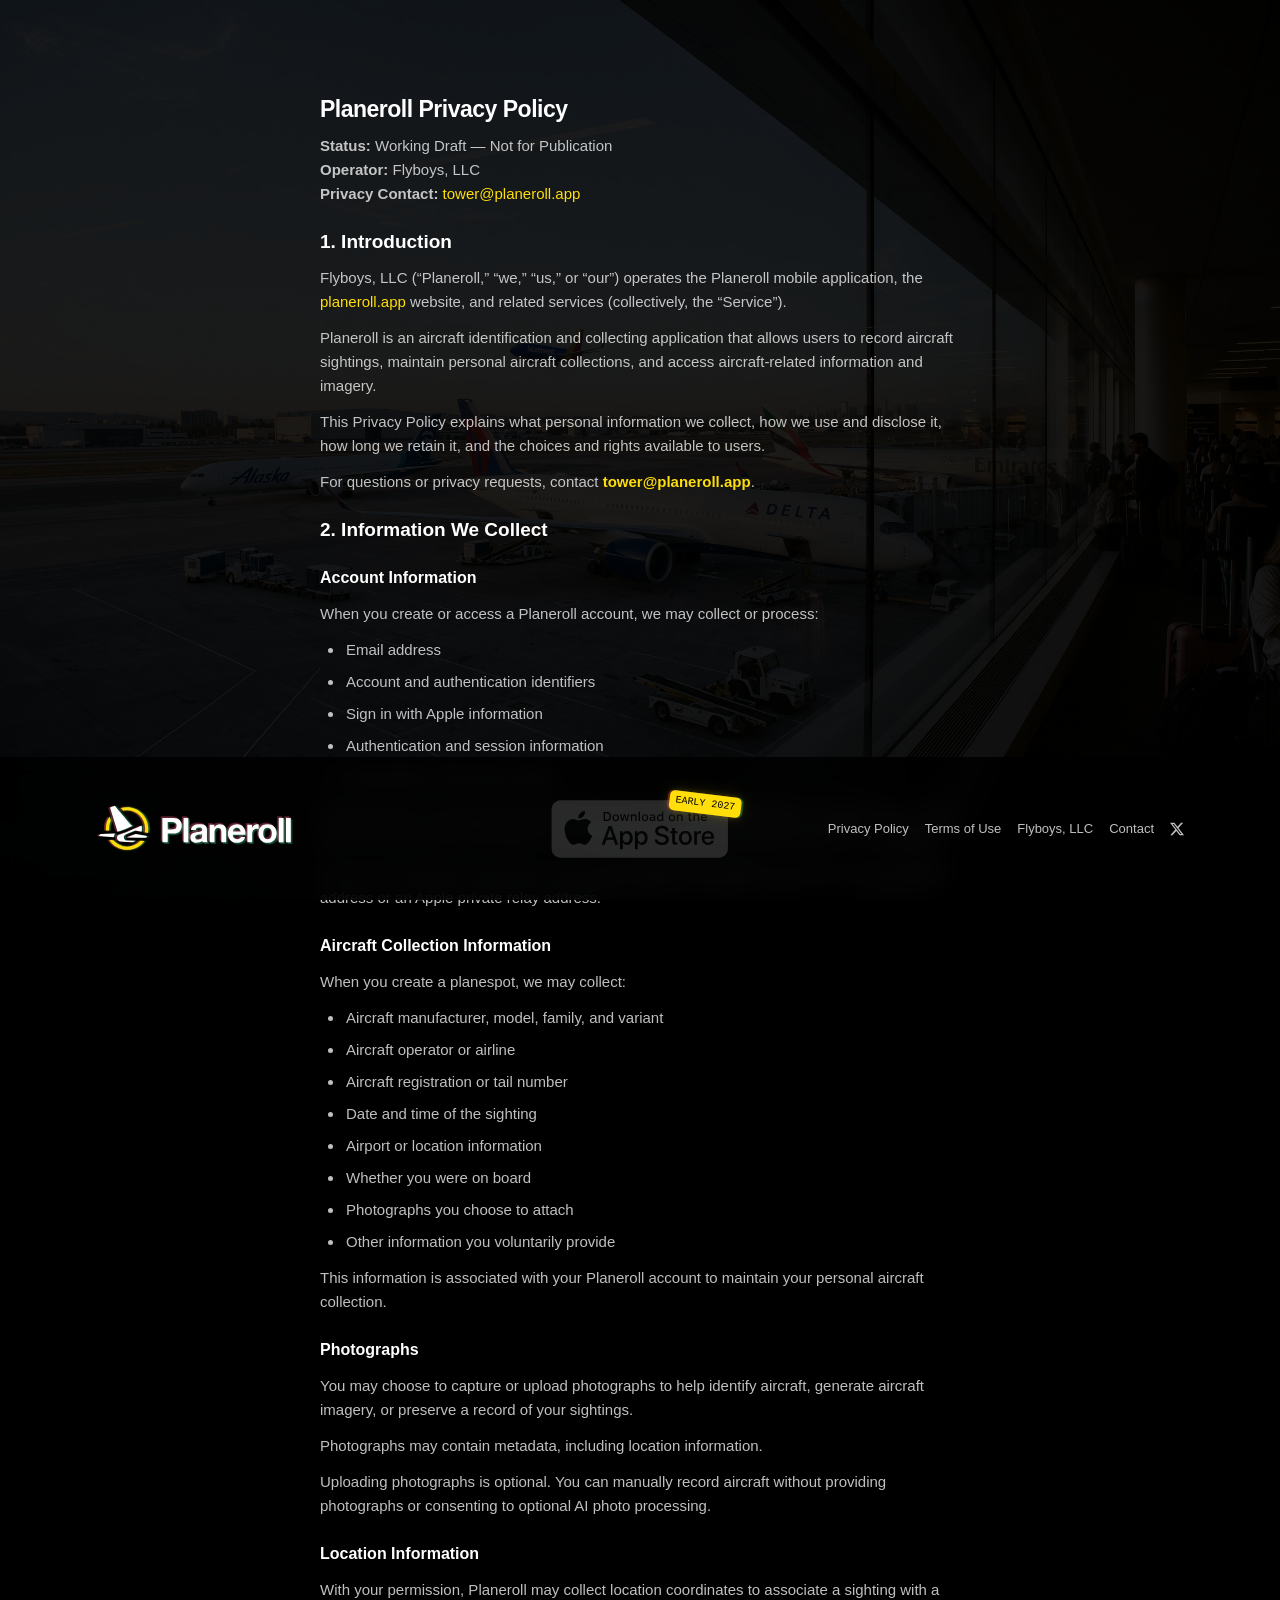
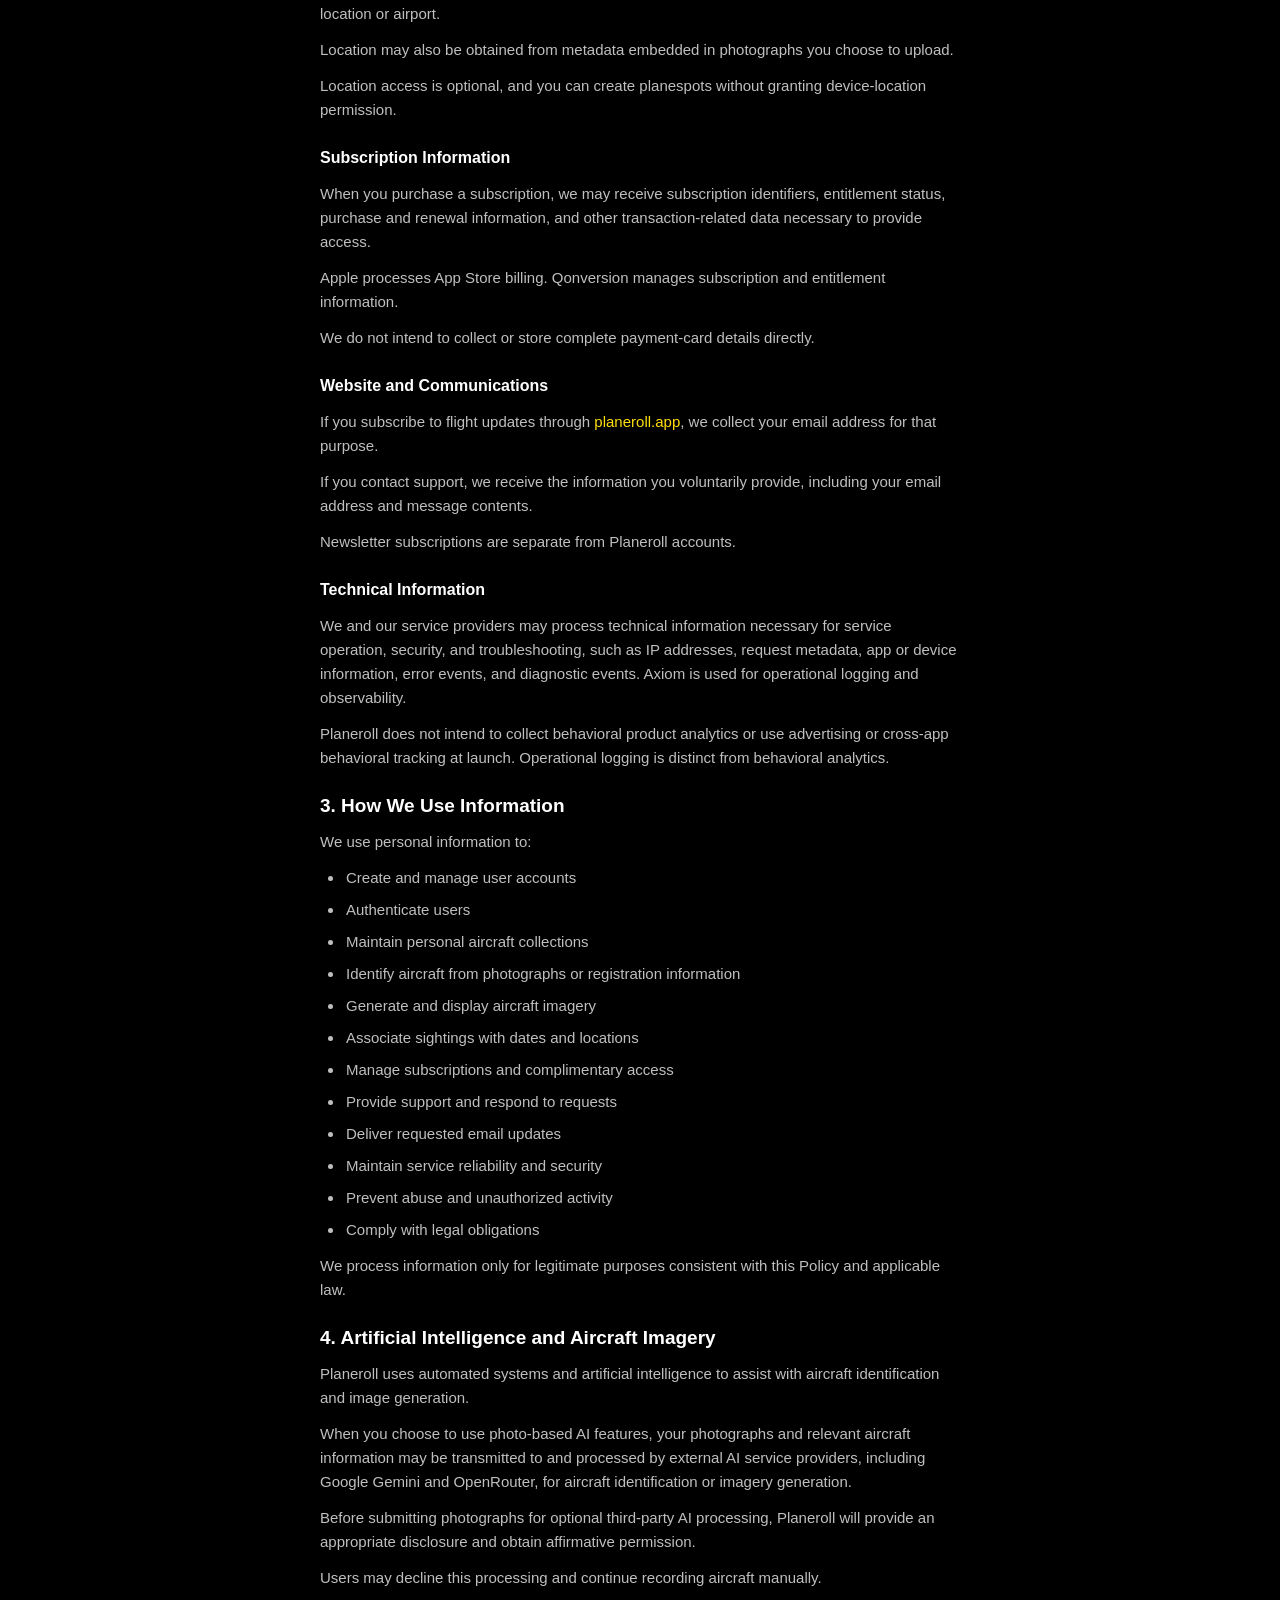
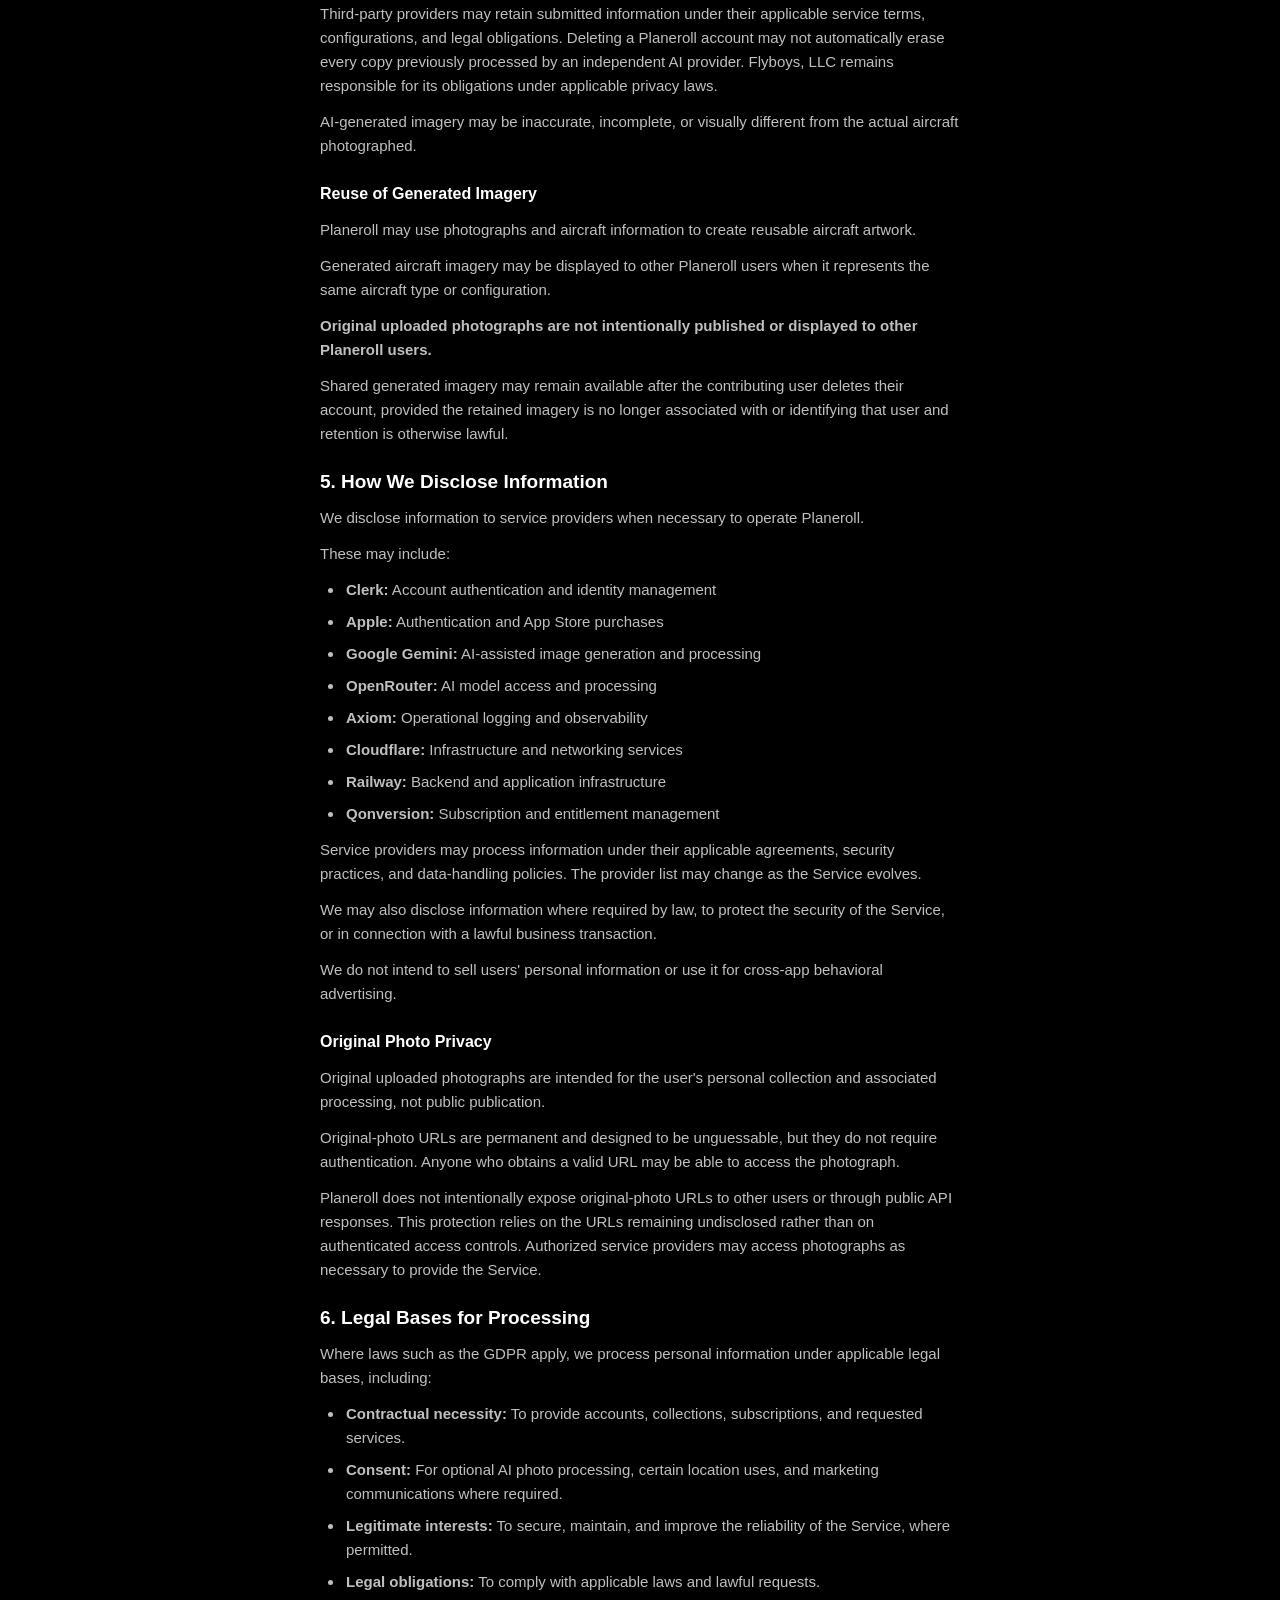
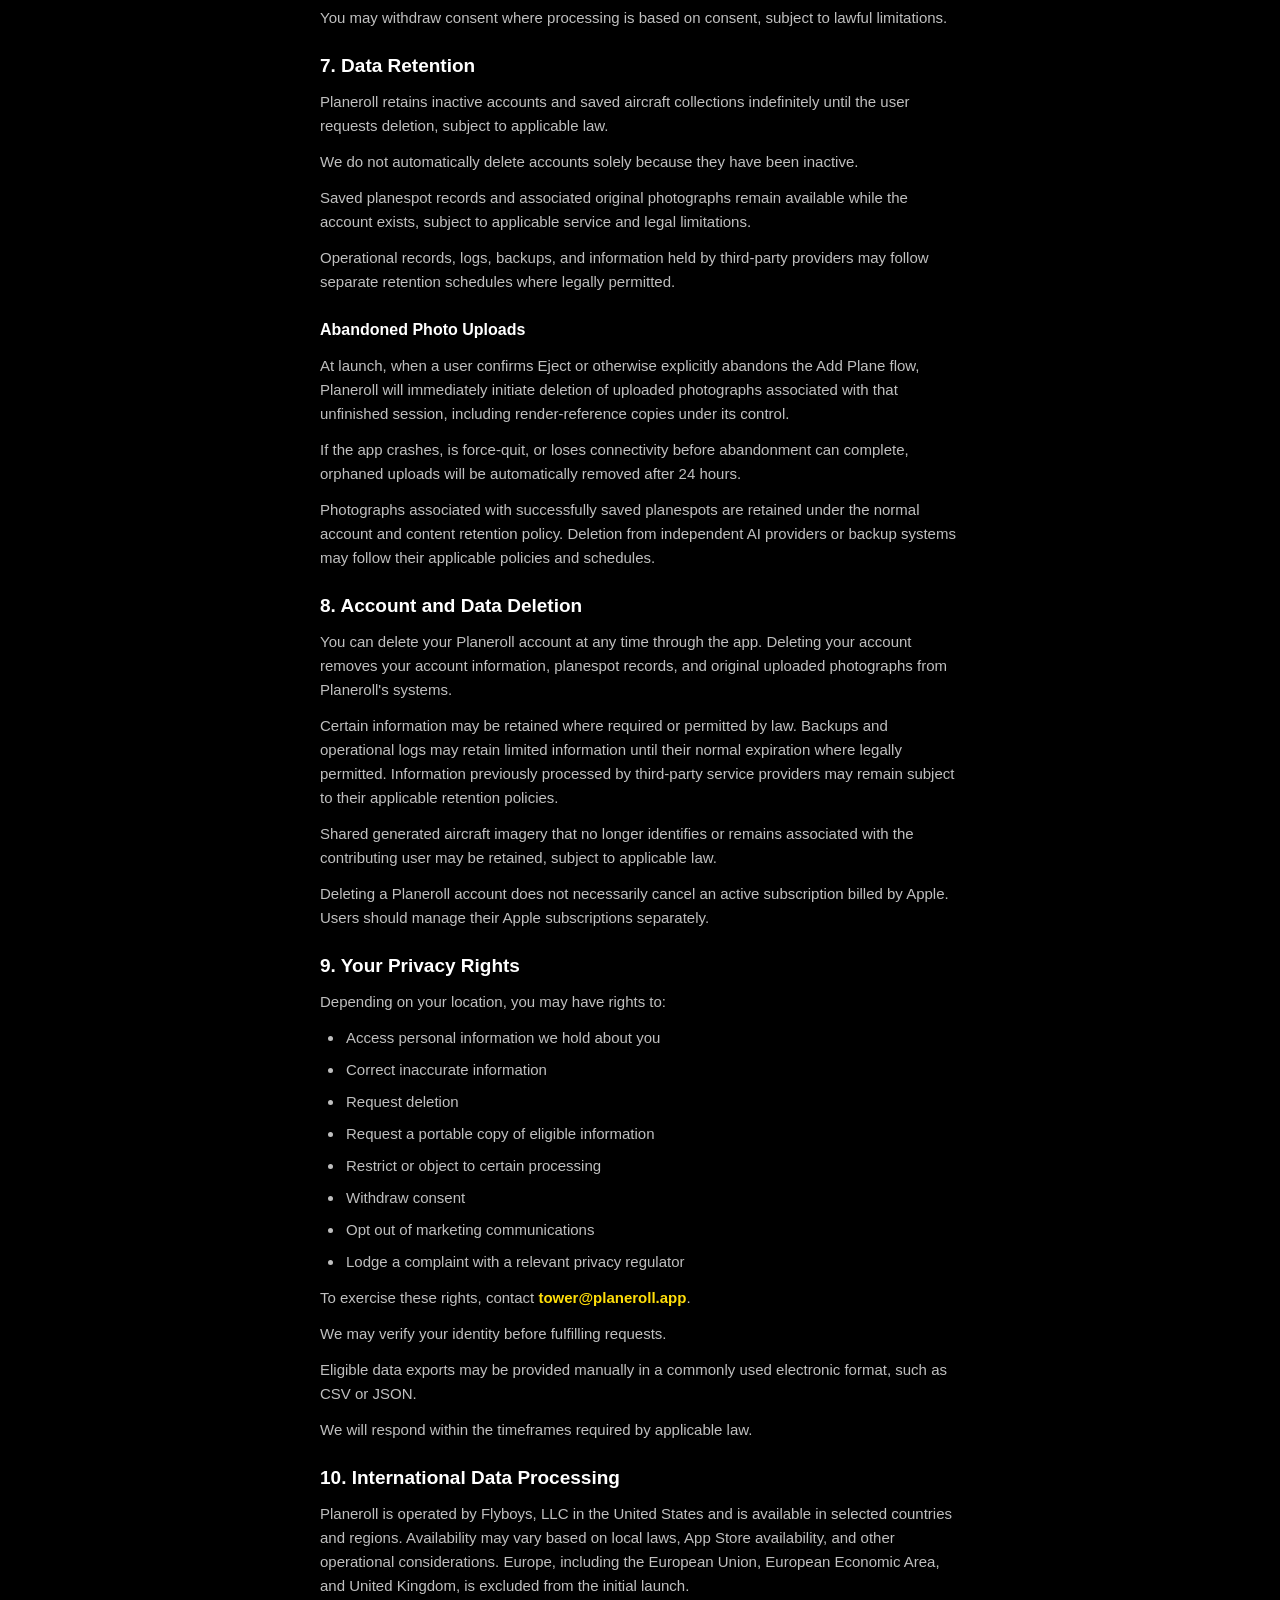
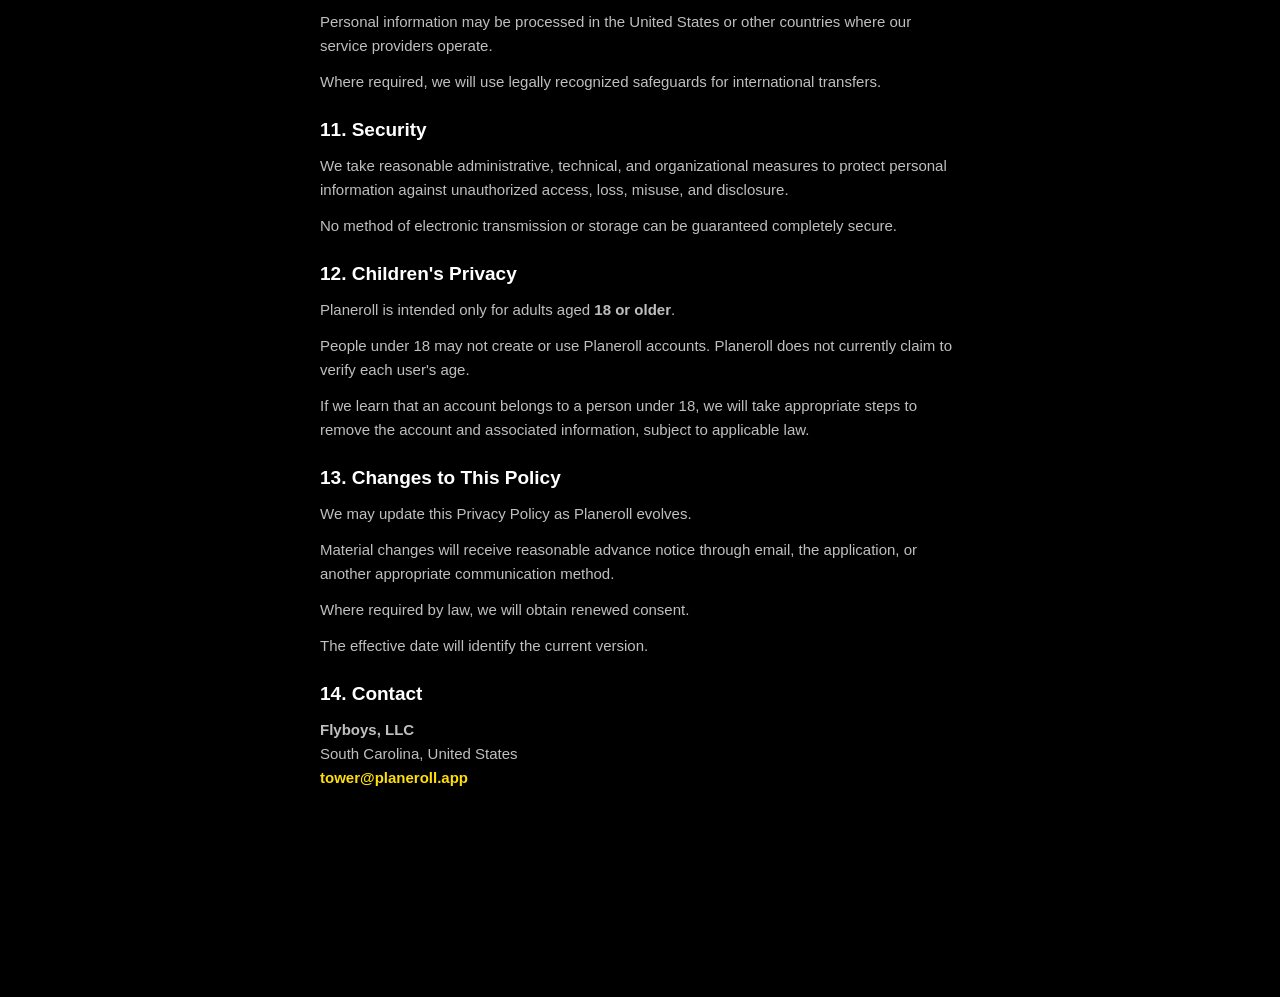
==== privacy-policy/index.html @ b189853b "Refine mobile layout and add collection reveal journey" ====
<!doctype html>
<html lang="en">
  <head>
    <meta charset="utf-8">
    <meta name="viewport" content="width=device-width, initial-scale=1, viewport-fit=cover">
    <meta name="description" content="Planeroll Privacy Policy.">
    <title>Privacy Policy · Planeroll</title>
    <link rel="icon" href="/assets/favicon.svg" type="image/svg+xml">
    <link rel="stylesheet" href="/assets/site-footer.css?v=21">
    <link rel="stylesheet" href="/legal/legal.css?v=4">
    <script src="/assets/platform.js?v=1"></script>
    <script type="module" src="/assets/site-footer.js?v=3"></script>
    <script type="module" src="/legal/legal.js?v=1"></script>
  </head>
  <body>
    <!-- Copied from planeroll/constants/legalDocuments.ts; regenerate with scripts/sync-legal.mjs. -->
    <main class="legal-page">
      <article class="legal-document" aria-labelledby="legal-title">
        <h1 id="legal-title">Planeroll Privacy Policy</h1>
        <p><strong>Status:</strong> Working Draft — Not for Publication<br><strong>Operator:</strong> Flyboys, LLC<br><strong>Privacy Contact:</strong> <a href="mailto:tower@planeroll.app">tower@planeroll.app</a></p>
        <h2>1. Introduction</h2>
        <p>Flyboys, LLC (“Planeroll,” “we,” “us,” or “our”) operates the Planeroll mobile application, the <a href="https://planeroll.app">planeroll.app</a> website, and related services (collectively, the “Service”).</p>
        <p>Planeroll is an aircraft identification and collecting application that allows users to record aircraft sightings, maintain personal aircraft collections, and access aircraft-related information and imagery.</p>
        <p>This Privacy Policy explains what personal information we collect, how we use and disclose it, how long we retain it, and the choices and rights available to users.</p>
        <p>For questions or privacy requests, contact <a href="mailto:tower@planeroll.app"><strong>tower@planeroll.app</strong></a>.</p>
        <h2>2. Information We Collect</h2>
        <h3>Account Information</h3>
        <p>When you create or access a Planeroll account, we may collect or process:</p>
        <ul>
          <li>Email address</li>
          <li>Account and authentication identifiers</li>
          <li>Sign in with Apple information</li>
          <li>Authentication and session information</li>
          <li>Subscription and access status</li>
        </ul>
        <p>Authentication is provided through Clerk and supported identity providers, including Apple. Clerk stores account email information, and Planeroll associates user records with Clerk identifiers.</p>
        <p>You are not required to provide your real name. Sign in with Apple may provide either an email address or an Apple private relay address.</p>
        <h3>Aircraft Collection Information</h3>
        <p>When you create a planespot, we may collect:</p>
        <ul>
          <li>Aircraft manufacturer, model, family, and variant</li>
          <li>Aircraft operator or airline</li>
          <li>Aircraft registration or tail number</li>
          <li>Date and time of the sighting</li>
          <li>Airport or location information</li>
          <li>Whether you were on board</li>
          <li>Photographs you choose to attach</li>
          <li>Other information you voluntarily provide</li>
        </ul>
        <p>This information is associated with your Planeroll account to maintain your personal aircraft collection.</p>
        <h3>Photographs</h3>
        <p>You may choose to capture or upload photographs to help identify aircraft, generate aircraft imagery, or preserve a record of your sightings.</p>
        <p>Photographs may contain metadata, including location information.</p>
        <p>Uploading photographs is optional. You can manually record aircraft without providing photographs or consenting to optional AI photo processing.</p>
        <h3>Location Information</h3>
        <p>With your permission, Planeroll may collect location coordinates to associate a sighting with a location or airport.</p>
        <p>Location may also be obtained from metadata embedded in photographs you choose to upload.</p>
        <p>Location access is optional, and you can create planespots without granting device-location permission.</p>
        <h3>Subscription Information</h3>
        <p>When you purchase a subscription, we may receive subscription identifiers, entitlement status, purchase and renewal information, and other transaction-related data necessary to provide access.</p>
        <p>Apple processes App Store billing. Qonversion manages subscription and entitlement information.</p>
        <p>We do not intend to collect or store complete payment-card details directly.</p>
        <h3>Website and Communications</h3>
        <p>If you subscribe to flight updates through <a href="https://planeroll.app">planeroll.app</a>, we collect your email address for that purpose.</p>
        <p>If you contact support, we receive the information you voluntarily provide, including your email address and message contents.</p>
        <p>Newsletter subscriptions are separate from Planeroll accounts.</p>
        <h3>Technical Information</h3>
        <p>We and our service providers may process technical information necessary for service operation, security, and troubleshooting, such as IP addresses, request metadata, app or device information, error events, and diagnostic events. Axiom is used for operational logging and observability.</p>
        <p>Planeroll does not intend to collect behavioral product analytics or use advertising or cross-app behavioral tracking at launch. Operational logging is distinct from behavioral analytics.</p>
        <h2>3. How We Use Information</h2>
        <p>We use personal information to:</p>
        <ul>
          <li>Create and manage user accounts</li>
          <li>Authenticate users</li>
          <li>Maintain personal aircraft collections</li>
          <li>Identify aircraft from photographs or registration information</li>
          <li>Generate and display aircraft imagery</li>
          <li>Associate sightings with dates and locations</li>
          <li>Manage subscriptions and complimentary access</li>
          <li>Provide support and respond to requests</li>
          <li>Deliver requested email updates</li>
          <li>Maintain service reliability and security</li>
          <li>Prevent abuse and unauthorized activity</li>
          <li>Comply with legal obligations</li>
        </ul>
        <p>We process information only for legitimate purposes consistent with this Policy and applicable law.</p>
        <h2>4. Artificial Intelligence and Aircraft Imagery</h2>
        <p>Planeroll uses automated systems and artificial intelligence to assist with aircraft identification and image generation.</p>
        <p>When you choose to use photo-based AI features, your photographs and relevant aircraft information may be transmitted to and processed by external AI service providers, including Google Gemini and OpenRouter, for aircraft identification or imagery generation.</p>
        <p>Before submitting photographs for optional third-party AI processing, Planeroll will provide an appropriate disclosure and obtain affirmative permission.</p>
        <p>Users may decline this processing and continue recording aircraft manually.</p>
        <p>Third-party providers may retain submitted information under their applicable service terms, configurations, and legal obligations. Deleting a Planeroll account may not automatically erase every copy previously processed by an independent AI provider. Flyboys, LLC remains responsible for its obligations under applicable privacy laws.</p>
        <p>AI-generated imagery may be inaccurate, incomplete, or visually different from the actual aircraft photographed.</p>
        <h3>Reuse of Generated Imagery</h3>
        <p>Planeroll may use photographs and aircraft information to create reusable aircraft artwork.</p>
        <p>Generated aircraft imagery may be displayed to other Planeroll users when it represents the same aircraft type or configuration.</p>
        <p><strong>Original uploaded photographs are not intentionally published or displayed to other Planeroll users.</strong></p>
        <p>Shared generated imagery may remain available after the contributing user deletes their account, provided the retained imagery is no longer associated with or identifying that user and retention is otherwise lawful.</p>
        <h2>5. How We Disclose Information</h2>
        <p>We disclose information to service providers when necessary to operate Planeroll.</p>
        <p>These may include:</p>
        <ul>
          <li><strong>Clerk:</strong> Account authentication and identity management</li>
          <li><strong>Apple:</strong> Authentication and App Store purchases</li>
          <li><strong>Google Gemini:</strong> AI-assisted image generation and processing</li>
          <li><strong>OpenRouter:</strong> AI model access and processing</li>
          <li><strong>Axiom:</strong> Operational logging and observability</li>
          <li><strong>Cloudflare:</strong> Infrastructure and networking services</li>
          <li><strong>Railway:</strong> Backend and application infrastructure</li>
          <li><strong>Qonversion:</strong> Subscription and entitlement management</li>
        </ul>
        <p>Service providers may process information under their applicable agreements, security practices, and data-handling policies. The provider list may change as the Service evolves.</p>
        <p>We may also disclose information where required by law, to protect the security of the Service, or in connection with a lawful business transaction.</p>
        <p>We do not intend to sell users&#39; personal information or use it for cross-app behavioral advertising.</p>
        <h3>Original Photo Privacy</h3>
        <p>Original uploaded photographs are intended for the user&#39;s personal collection and associated processing, not public publication.</p>
        <p>Original-photo URLs are permanent and designed to be unguessable, but they do not require authentication. Anyone who obtains a valid URL may be able to access the photograph.</p>
        <p>Planeroll does not intentionally expose original-photo URLs to other users or through public API responses. This protection relies on the URLs remaining undisclosed rather than on authenticated access controls. Authorized service providers may access photographs as necessary to provide the Service.</p>
        <h2>6. Legal Bases for Processing</h2>
        <p>Where laws such as the GDPR apply, we process personal information under applicable legal bases, including:</p>
        <ul>
          <li><strong>Contractual necessity:</strong> To provide accounts, collections, subscriptions, and requested services.</li>
          <li><strong>Consent:</strong> For optional AI photo processing, certain location uses, and marketing communications where required.</li>
          <li><strong>Legitimate interests:</strong> To secure, maintain, and improve the reliability of the Service, where permitted.</li>
          <li><strong>Legal obligations:</strong> To comply with applicable laws and lawful requests.</li>
        </ul>
        <p>You may withdraw consent where processing is based on consent, subject to lawful limitations.</p>
        <h2>7. Data Retention</h2>
        <p>Planeroll retains inactive accounts and saved aircraft collections indefinitely until the user requests deletion, subject to applicable law.</p>
        <p>We do not automatically delete accounts solely because they have been inactive.</p>
        <p>Saved planespot records and associated original photographs remain available while the account exists, subject to applicable service and legal limitations.</p>
        <p>Operational records, logs, backups, and information held by third-party providers may follow separate retention schedules where legally permitted.</p>
        <h3>Abandoned Photo Uploads</h3>
        <p>At launch, when a user confirms Eject or otherwise explicitly abandons the Add Plane flow, Planeroll will immediately initiate deletion of uploaded photographs associated with that unfinished session, including render-reference copies under its control.</p>
        <p>If the app crashes, is force-quit, or loses connectivity before abandonment can complete, orphaned uploads will be automatically removed after 24 hours.</p>
        <p>Photographs associated with successfully saved planespots are retained under the normal account and content retention policy. Deletion from independent AI providers or backup systems may follow their applicable policies and schedules.</p>
        <h2>8. Account and Data Deletion</h2>
        <p>You can delete your Planeroll account at any time through the app. Deleting your account removes your account information, planespot records, and original uploaded photographs from Planeroll&#39;s systems.</p>
        <p>Certain information may be retained where required or permitted by law. Backups and operational logs may retain limited information until their normal expiration where legally permitted. Information previously processed by third-party service providers may remain subject to their applicable retention policies.</p>
        <p>Shared generated aircraft imagery that no longer identifies or remains associated with the contributing user may be retained, subject to applicable law.</p>
        <p>Deleting a Planeroll account does not necessarily cancel an active subscription billed by Apple. Users should manage their Apple subscriptions separately.</p>
        <h2>9. Your Privacy Rights</h2>
        <p>Depending on your location, you may have rights to:</p>
        <ul>
          <li>Access personal information we hold about you</li>
          <li>Correct inaccurate information</li>
          <li>Request deletion</li>
          <li>Request a portable copy of eligible information</li>
          <li>Restrict or object to certain processing</li>
          <li>Withdraw consent</li>
          <li>Opt out of marketing communications</li>
          <li>Lodge a complaint with a relevant privacy regulator</li>
        </ul>
        <p>To exercise these rights, contact <a href="mailto:tower@planeroll.app"><strong>tower@planeroll.app</strong></a>.</p>
        <p>We may verify your identity before fulfilling requests.</p>
        <p>Eligible data exports may be provided manually in a commonly used electronic format, such as CSV or JSON.</p>
        <p>We will respond within the timeframes required by applicable law.</p>
        <h2>10. International Data Processing</h2>
        <p>Planeroll is operated by Flyboys, LLC in the United States and is available in selected countries and regions. Availability may vary based on local laws, App Store availability, and other operational considerations. Europe, including the European Union, European Economic Area, and United Kingdom, is excluded from the initial launch.</p>
        <p>Personal information may be processed in the United States or other countries where our service providers operate.</p>
        <p>Where required, we will use legally recognized safeguards for international transfers.</p>
        <h2>11. Security</h2>
        <p>We take reasonable administrative, technical, and organizational measures to protect personal information against unauthorized access, loss, misuse, and disclosure.</p>
        <p>No method of electronic transmission or storage can be guaranteed completely secure.</p>
        <h2>12. Children&#39;s Privacy</h2>
        <p>Planeroll is intended only for adults aged <strong>18 or older</strong>.</p>
        <p>People under 18 may not create or use Planeroll accounts. Planeroll does not currently claim to verify each user&#39;s age.</p>
        <p>If we learn that an account belongs to a person under 18, we will take appropriate steps to remove the account and associated information, subject to applicable law.</p>
        <h2>13. Changes to This Policy</h2>
        <p>We may update this Privacy Policy as Planeroll evolves.</p>
        <p>Material changes will receive reasonable advance notice through email, the application, or another appropriate communication method.</p>
        <p>Where required by law, we will obtain renewed consent.</p>
        <p>The effective date will identify the current version.</p>
        <h2>14. Contact</h2>
        <p><strong>Flyboys, LLC</strong><br>South Carolina, United States<br><a href="mailto:tower@planeroll.app"><strong>tower@planeroll.app</strong></a></p>
      </article>
    </main>
    <footer class="site-footer" id="site-footer">
      <a class="site-footer-brand" href="/" aria-label="Planeroll home"><img class="site-footer-logo" src="/assets/planeroll-logo-with-effects.svg" width="1482" height="351" alt="Planeroll" draggable="false"></a>
      <div class="site-footer-app-store">
        <img class="app-store-badge" src="/assets/app-store-badge-white.svg" width="120" height="40" alt="Download on the App Store" draggable="false">
        <span class="app-store-coming">EARLY 2027</span>
      </div>
      <nav class="site-footer-links" aria-label="Footer">
        <a href="/privacy-policy/" aria-current="page">Privacy Policy</a>
        <a href="/terms-of-use/">Terms of Use</a>
        <a href="https://flyboys.dev" target="_blank" rel="noopener noreferrer">Flyboys, LLC</a>
        <a href="mailto:tower@planeroll.app">Contact</a>
        <a class="site-footer-social" href="https://x.com/planeroll" target="_blank" rel="noopener noreferrer" aria-label="Planeroll on X">
          <svg viewBox="0 0 24 24" width="14" height="14" fill="currentColor" aria-hidden="true"><path d="M18.901 1.153h3.68l-8.04 9.19L24 22.846h-7.406l-5.8-7.584-6.64 7.584H.47l8.6-9.835L0 1.154h7.594l5.243 6.932ZM17.61 20.644h2.039L6.486 3.24H4.298Z"/></svg>
        </a>
      </nav>
    </footer>
  </body>
</html>
---- assets/site-footer.css ----
/* Preserve the footer wordmark's nominal height independently of the device. */
html[data-platform="windows"], html[data-platform="windows"] body,
html[data-platform="windows"] .status-leading time { font-family: Arial, sans-serif; }
.site-footer {
  position: fixed; inset: auto 0 0; z-index: 40;
  display: flex; align-items: center; justify-content: space-between; gap: 24px;
  padding: 48px max(96px, env(safe-area-inset-right)) calc(48px + env(safe-area-inset-bottom)) max(96px, env(safe-area-inset-left));
  background: rgb(0 0 0 / .85);
  -webkit-backdrop-filter: blur(12px);
  backdrop-filter: blur(12px);
  color: #fff;
}
.site-footer-logo {
  display: block; flex: none; width: auto;
  height: calc(var(--brand-logo-height, 51.44px) * .75 + 8px);
}
.site-footer-links { display: flex; align-items: center; gap: 16px; }
.site-footer-links a { display: inline-flex; align-items: center; justify-content: center; min-height: 44px; color: rgb(255 255 255 / .75); font-size: 13px; font-weight: 500; line-height: 1.4; text-decoration: none; white-space: nowrap; transition: color 180ms ease; }
.site-footer-links a:hover { color: #fff; }
.site-footer-links a:focus-visible { outline: 2px solid #FFDE0A; outline-offset: 5px; border-radius: 2px; }
.site-footer-social svg { display: block; }
.site-footer-app-store {
  position: absolute; left: 50%; top: 50%; transform: translate(-50%, -50%);
}
.app-store-badge { display: block; width: auto; height: 60px; opacity: .15; }
.app-store-coming {
  position: absolute; top: -5px; right: -12px;
  padding: 3px 6px; border-radius: 5px;
  background: #FFDE0A; color: #000;
  box-shadow:
    -2px 0 0 rgb(239 67 64 / .35),
    2px 0 0 rgb(32 188 117 / .35),
    0 0 6px rgb(255 222 10 / .20),
    0 0 16px rgb(255 222 10 / .12);
  font-family: ui-monospace, 'SFMono-Regular', Menlo, Consolas, monospace;
  font-size: 10px; font-weight: 500; line-height: 14px;
  white-space: nowrap; transform: rotate(7deg);
}
@media (max-width: 1200px) {
  :root { --compact-logo-height: 44px; }
  .site-footer { flex-direction: column; align-items: flex-start; gap: 8px; padding: 20px; }
  .site-footer-app-store { position: relative; left: auto; top: auto; transform: none; align-self: center; margin: 12px 0; }
  .site-footer-links { width: 100%; flex-wrap: wrap; }
  .site-footer-links a { font-size: 12px; }
}
.site-footer-toggle { display: none; }
.mobile-menu { display: none; }
@media (max-width: 1200px) {
  .site-footer[data-menu-ready] {
    flex-direction: row; align-items: center; gap: 12px;
    padding: 18px max(24px, env(safe-area-inset-right)) calc(18px + env(safe-area-inset-bottom)) max(24px, env(safe-area-inset-left));
  }
  .site-footer[data-menu-ready] .site-footer-logo { height: var(--compact-logo-height); }
  .site-footer[data-menu-ready] .site-footer-app-store { position: absolute; left: 50%; top: 50%; transform: translate(-50%, -50%); margin: 0; }
  .site-footer[data-menu-ready] .app-store-badge { height: 40px; }
  .site-footer[data-menu-ready] .app-store-coming { font-size: 10px; line-height: 14px; right: -6px; padding: 2px 4px; }
  .site-footer-toggle { display: grid; place-content: center; gap: 6px; width: 44px; height: 44px; margin-left: auto; border: 0; border-radius: 10px; background: transparent; color: #fff; cursor: pointer; }
  .site-footer-toggle span { display: block; width: 20px; height: 2px; border-radius: 2px; background: currentColor; box-shadow: -2px 0 0 rgb(239 67 64 / .35), 2px 0 0 rgb(32 188 117 / .35); transition: transform 180ms ease; }
  .site-footer-toggle[aria-expanded="true"] span:first-child { transform: translateY(4px) rotate(45deg); }
  .site-footer-toggle[aria-expanded="true"] span:last-child { transform: translateY(-4px) rotate(-45deg); }
  .site-footer-toggle:focus-visible { outline: 2px solid #FFDE0A; outline-offset: 3px; }
  html.mobile-menu-open { overflow: hidden; }
  .site-footer[data-menu-ready] { z-index: 101; }
  html.mobile-menu-open .site-footer::before { content: ""; position: absolute; left: 0; right: 0; top: -1px; height: 1px; background: rgb(0 0 0 / .70); pointer-events: none; }
  .mobile-menu { display: flex; flex-direction: column; padding-top: env(safe-area-inset-top); position: fixed; inset: 0 0 calc(var(--menu-footer-height, 80px) + 1px); z-index: 100; background: rgb(0 0 0 / .85); -webkit-backdrop-filter: blur(12px); backdrop-filter: blur(12px); color: #fff; overflow-y: auto; overscroll-behavior: contain; transform: translateX(100%); visibility: hidden; transition: transform 320ms cubic-bezier(.22, 1, .36, 1), visibility 0s 320ms; }
  .mobile-menu[data-open="true"] { transform: translateX(0); visibility: visible; transition-delay: 0s; }
  .mobile-menu-header { flex: none; height: 80px; margin-top: auto; padding: 0 24px; display: flex; align-items: center; justify-content: space-between; }
  .mobile-menu-header img { width: auto; height: var(--compact-logo-height); }
  .mobile-menu .site-footer-links { flex: none; margin-bottom: auto; display: flex; flex-direction: column; align-items: stretch; flex-wrap: nowrap; gap: 0; width: 100%; }
  .mobile-menu .site-footer-links a { display: flex; justify-content: flex-start; width: 100%; height: 64px; min-height: 64px; padding: 0 max(24px, env(safe-area-inset-left)); font-size: 30px; font-weight: 300; color: #fff; }
  .mobile-menu .site-footer-links a:hover { background: rgb(255 255 255 / .04); }
  .mobile-menu .site-footer-links a:focus-visible { outline-offset: -3px; }
  .mobile-menu .site-footer-social svg { width: 26px; height: 26px; }
}
@media (max-width: 600px) {
  :root { --compact-logo-height: 34px; }
  .site-footer[data-menu-ready] { padding-left: max(16px, env(safe-area-inset-left)); padding-right: max(16px, env(safe-area-inset-right)); gap: 8px; }
  .site-footer[data-menu-ready] .site-footer-logo { height: var(--compact-logo-height); }
  .site-footer[data-menu-ready] .app-store-badge { height: 36px; }
  .site-footer[data-menu-ready] .site-footer-app-store { position: relative; left: auto; top: auto; transform: none; margin-left: auto; }
  .site-footer-toggle { margin-left: 8px; flex: none; }
}
@media (max-width: 360px) {
  .site-footer[data-menu-ready] { gap: 4px; }
  .site-footer[data-menu-ready] .app-store-badge { height: 30px; }
  .site-footer-toggle { margin-left: 0; }
}
@media (prefers-reduced-motion: reduce) { .site-footer-toggle span, .mobile-menu { transition: none; } }
.site-footer-brand { display: block; flex: none; }
.site-footer-brand:focus-visible { outline: 2px solid #FFDE0A; outline-offset: 6px; border-radius: 2px; }
---- legal/legal.css ----
:root {
  color-scheme: dark;
  color: #fff;
  background: #000;
  font-family: -apple-system, BlinkMacSystemFont, 'Segoe UI', sans-serif;
  font-synthesis: none;
}
* { box-sizing: border-box; }
html, body { margin: 0; width: 100%; }
body { --footer-height: 260px; isolation: isolate; }
body::before {
  content: '';
  position: fixed;
  inset: 0;
  z-index: -1;
  background: url('/prototype/airport-terminal-v2.png') center / cover no-repeat;
  opacity: .11;
  pointer-events: none;
}
.legal-page {
  width: min(640px, calc(100% - 48px));
  margin: 0 auto;
  padding: 96px 0 calc(var(--footer-height) + 64px);
}
/* Preserve the app's heading hierarchy and spacing with smaller, regular-weight body text. */
.legal-document { display: flex; flex-direction: column; gap: 12px; color: rgb(255 255 255 / .75); font-size: 15px; line-height: 24px; font-weight: 400; overflow-wrap: anywhere; }
.legal-document :is(h1, h2, h3, p, ul) { margin: 0; }
.legal-document :is(h1, h2, h3) { color: #fff; }
.legal-document h1 { font-size: 23px; line-height: 26px; font-weight: 700; letter-spacing: -.5px; }
.legal-document h2 { font-size: 19px; line-height: 24px; font-weight: 700; }
.legal-document h3 { font-size: 16px; line-height: 24px; font-weight: 700; }
.legal-document :is(h2, h3) { margin-top: 12px; }
.legal-document strong { font-weight: 700; }
.legal-document ul { display: flex; flex-direction: column; gap: 8px; padding-left: 24px; }
.legal-document li { padding-left: 2px; }
.legal-document a { color: #FFDE0A; text-decoration: none; text-underline-offset: 3px; }
.legal-document a:is(:hover, :focus-visible) { text-decoration: underline; }
.legal-document a:focus-visible { outline: 2px solid #FFDE0A; outline-offset: 3px; border-radius: 2px; }
@media (max-width: 720px) {
  .legal-page { width: calc(100% - 32px); padding-top: 48px; }
}
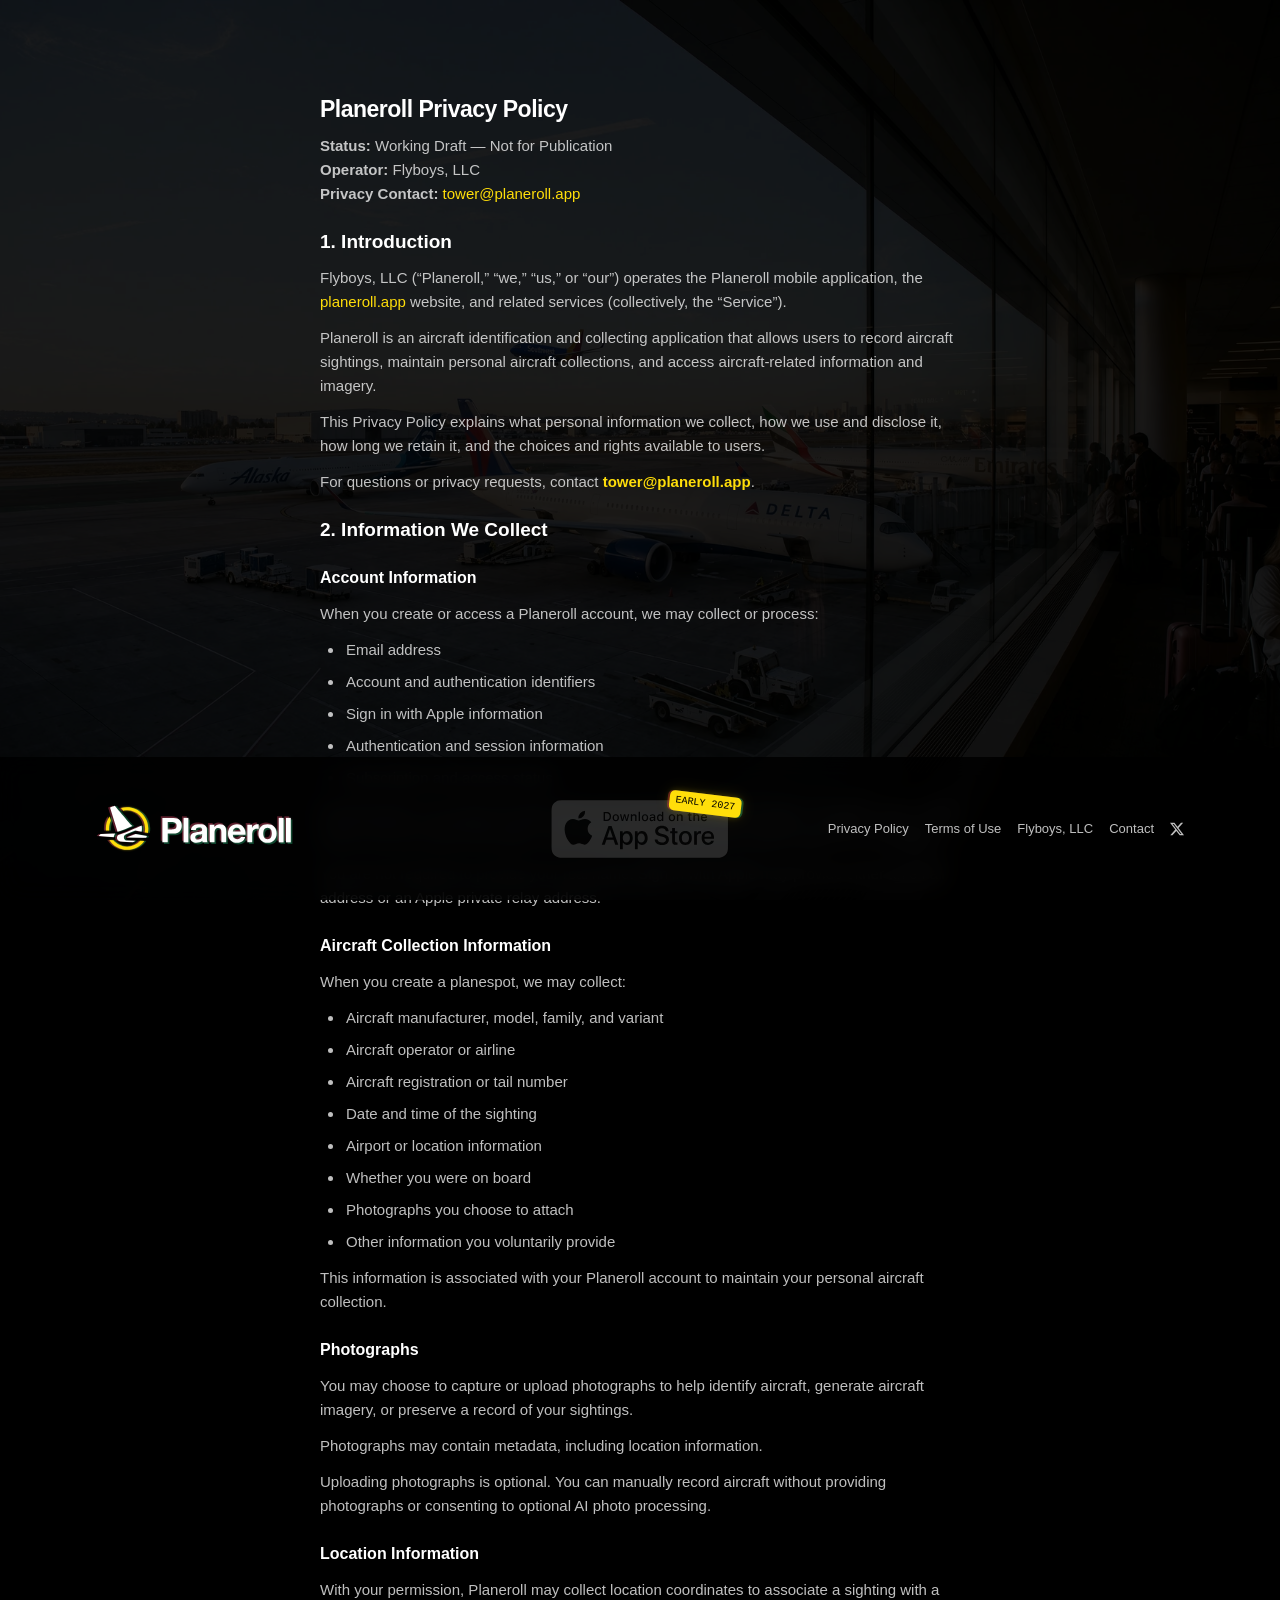
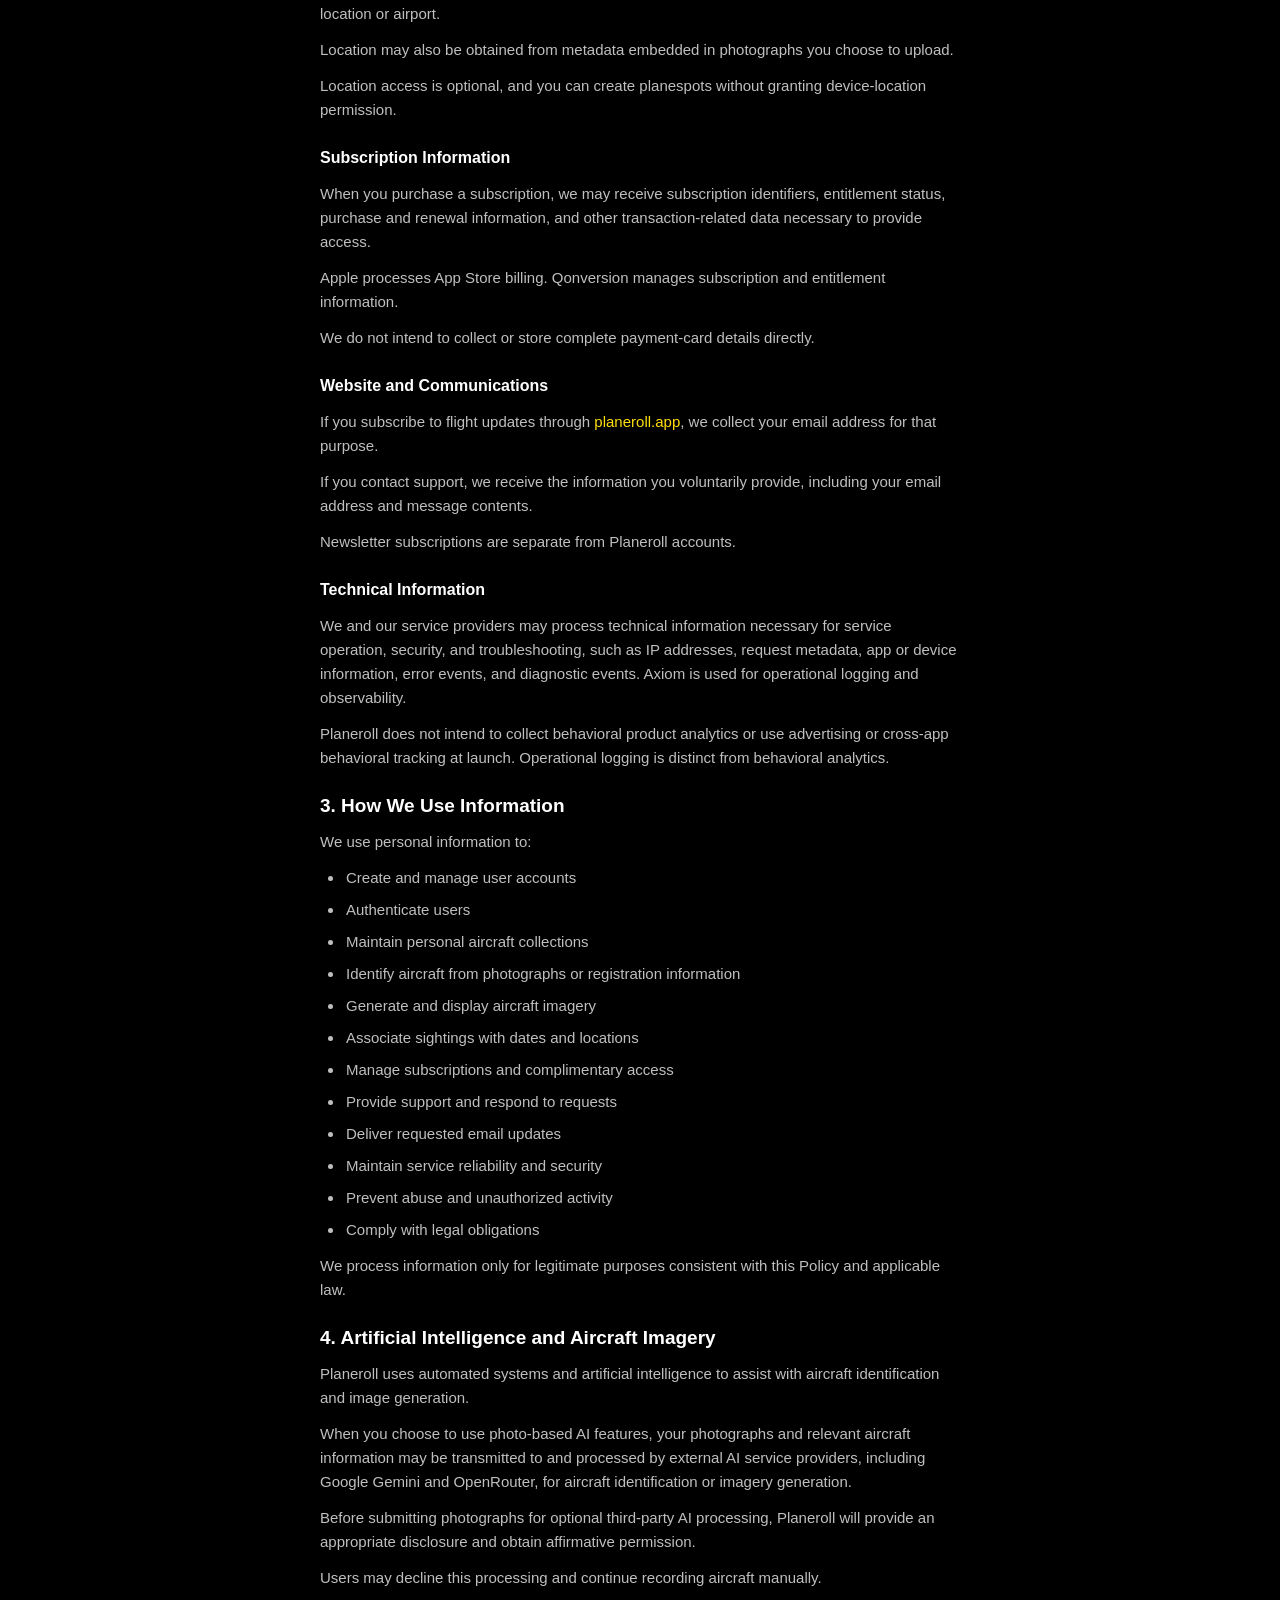
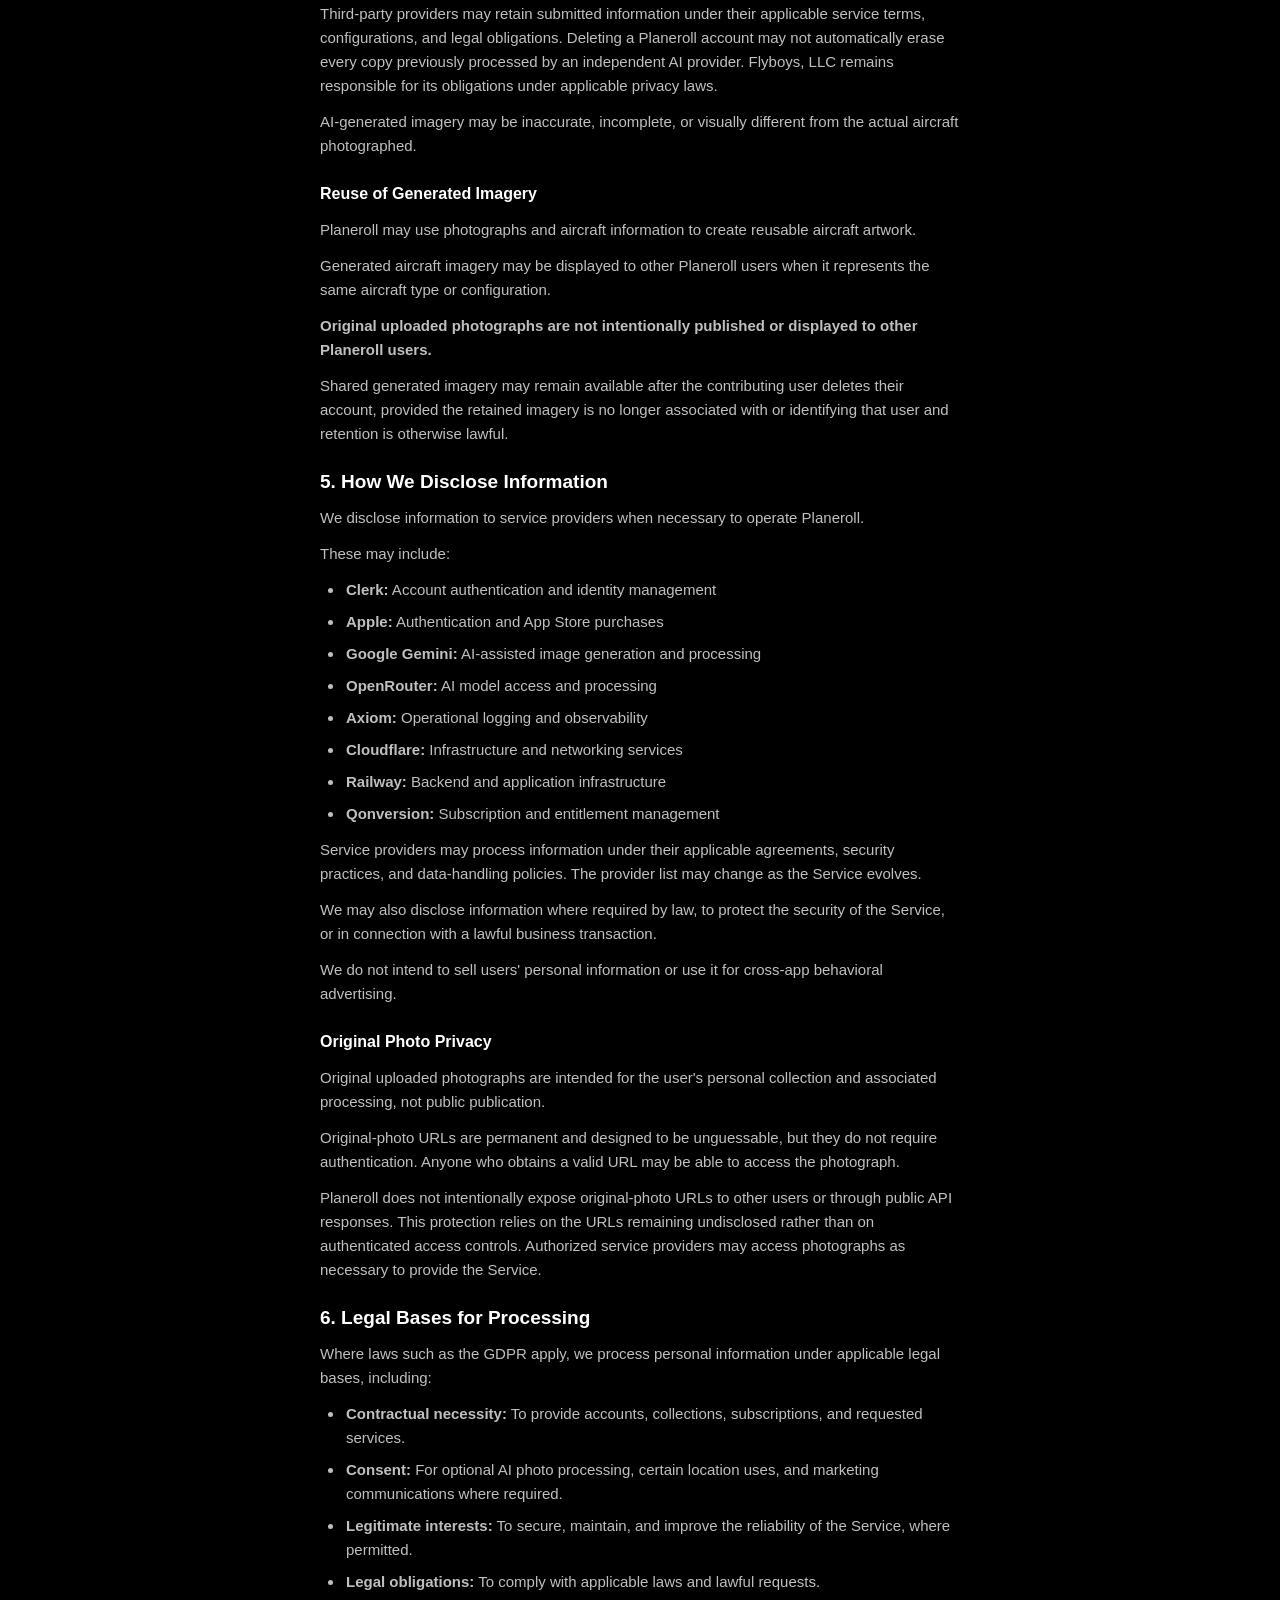
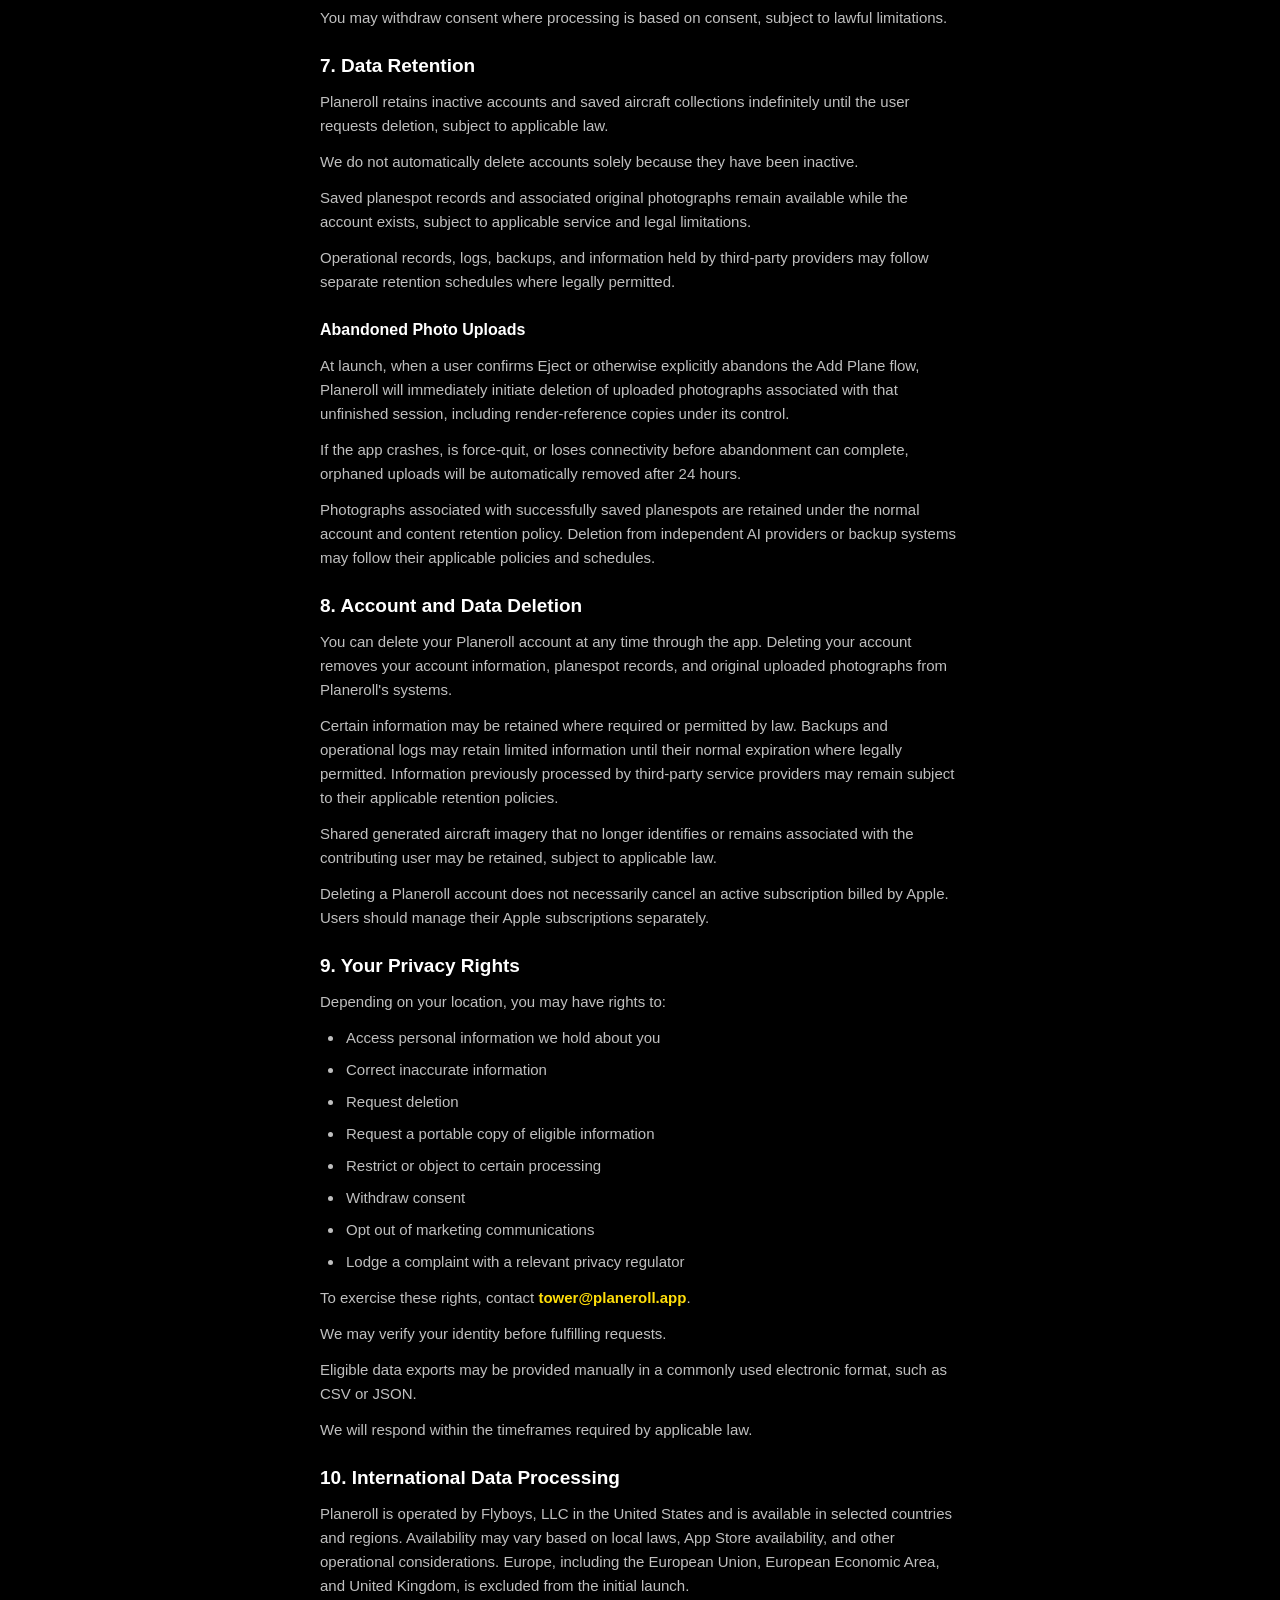
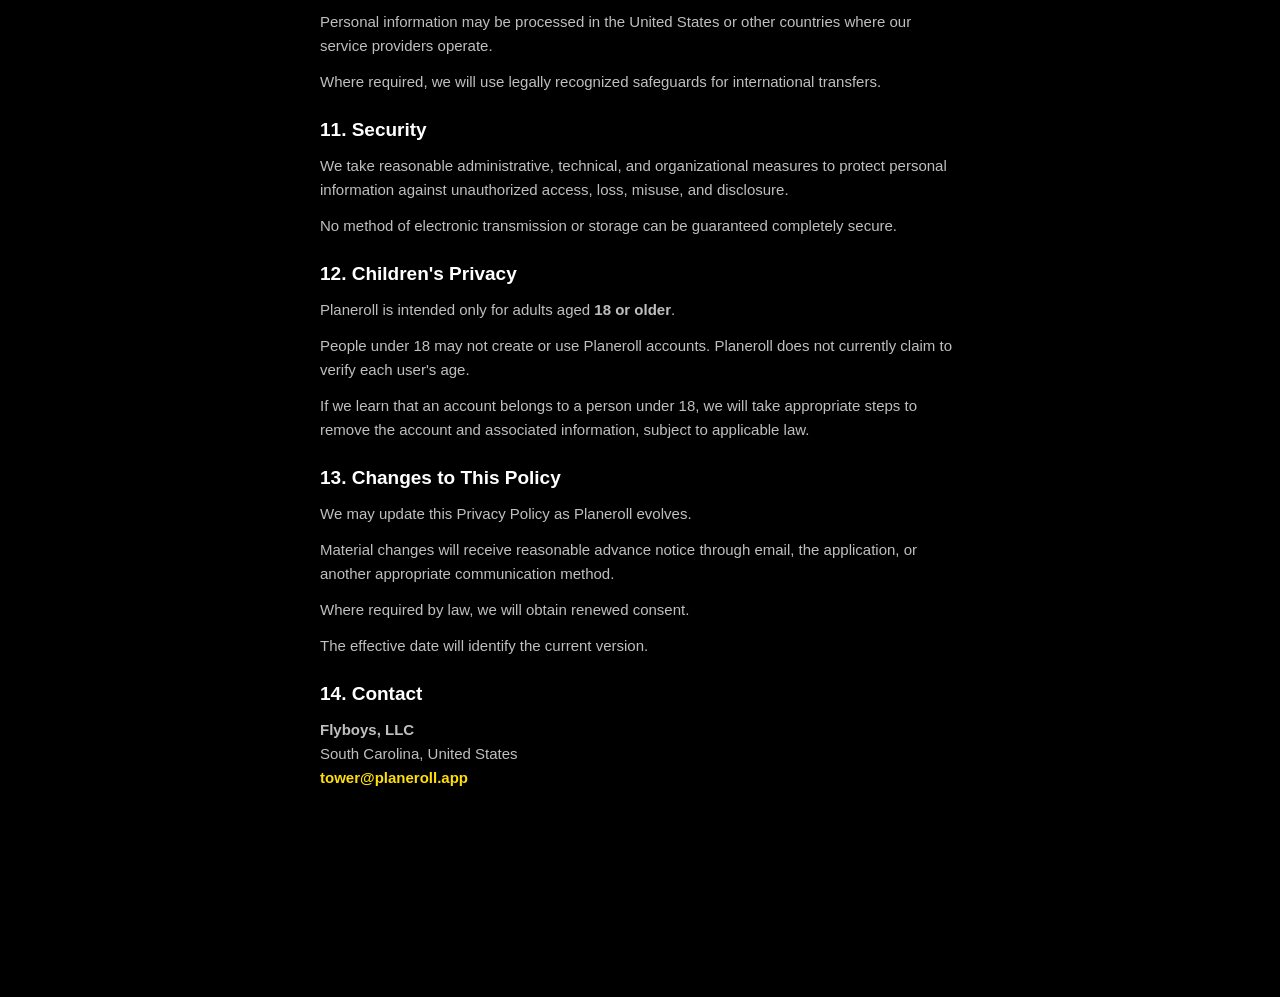
==== commit b4ad6593: "Optimize airport imagery for web delivery" ====
--- a/privacy-policy/index.html
+++ b/privacy-policy/index.html
@@ -5,11 +5,11 @@
     <meta name="viewport" content="width=device-width, initial-scale=1, viewport-fit=cover">
     <meta name="description" content="Planeroll Privacy Policy.">
     <title>Privacy Policy · Planeroll</title>
-    <link rel="icon" href="/assets/favicon.svg" type="image/svg+xml">
-    <link rel="stylesheet" href="/assets/site-footer.css?v=21">
-    <link rel="stylesheet" href="/legal/legal.css?v=4">
+    <link rel="icon" href="/assets/favicon.svg?v=2" type="image/svg+xml">
+    <link rel="stylesheet" href="/assets/site-footer.css?v=22">
+    <link rel="stylesheet" href="/legal/legal.css?v=5">
     <script src="/assets/platform.js?v=1"></script>
-    <script type="module" src="/assets/site-footer.js?v=3"></script>
+    <script type="module" src="/assets/site-footer.js?v=4"></script>
     <script type="module" src="/legal/legal.js?v=1"></script>
   </head>
   <body>
--- a/assets/site-footer.css
+++ b/assets/site-footer.css
@@ -2,7 +2,7 @@
 html[data-platform="windows"], html[data-platform="windows"] body,
 html[data-platform="windows"] .status-leading time { font-family: Arial, sans-serif; }
 .site-footer {
-  position: fixed; inset: auto 0 0; z-index: 40;
+  position: fixed; inset: auto 0 var(--site-viewport-bottom-offset, 0px); z-index: 40;
   display: flex; align-items: center; justify-content: space-between; gap: 24px;
   padding: 48px max(96px, env(safe-area-inset-right)) calc(48px + env(safe-area-inset-bottom)) max(96px, env(safe-area-inset-left));
   background: rgb(0 0 0 / .85);
@@ -62,7 +62,7 @@
   html.mobile-menu-open { overflow: hidden; }
   .site-footer[data-menu-ready] { z-index: 101; }
   html.mobile-menu-open .site-footer::before { content: ""; position: absolute; left: 0; right: 0; top: -1px; height: 1px; background: rgb(0 0 0 / .70); pointer-events: none; }
-  .mobile-menu { display: flex; flex-direction: column; padding-top: env(safe-area-inset-top); position: fixed; inset: 0 0 calc(var(--menu-footer-height, 80px) + 1px); z-index: 100; background: rgb(0 0 0 / .85); -webkit-backdrop-filter: blur(12px); backdrop-filter: blur(12px); color: #fff; overflow-y: auto; overscroll-behavior: contain; transform: translateX(100%); visibility: hidden; transition: transform 320ms cubic-bezier(.22, 1, .36, 1), visibility 0s 320ms; }
+  .mobile-menu { display: flex; flex-direction: column; padding-top: env(safe-area-inset-top); position: fixed; inset: 0 0 calc(var(--menu-footer-height, 80px) + var(--site-viewport-bottom-offset, 0px) + 1px); z-index: 100; background: rgb(0 0 0 / .85); -webkit-backdrop-filter: blur(12px); backdrop-filter: blur(12px); color: #fff; overflow-y: auto; overscroll-behavior: contain; transform: translateX(100%); visibility: hidden; transition: transform 320ms cubic-bezier(.22, 1, .36, 1), visibility 0s 320ms; }
   .mobile-menu[data-open="true"] { transform: translateX(0); visibility: visible; transition-delay: 0s; }
   .mobile-menu-header { flex: none; height: 80px; margin-top: auto; padding: 0 24px; display: flex; align-items: center; justify-content: space-between; }
   .mobile-menu-header img { width: auto; height: var(--compact-logo-height); }
--- a/legal/legal.css
+++ b/legal/legal.css
@@ -13,7 +13,7 @@
   position: fixed;
   inset: 0;
   z-index: -1;
-  background: url('/prototype/airport-terminal-v2.png') center / cover no-repeat;
+  background: url('/prototype/airport-terminal-v2.webp') center / cover no-repeat;
   opacity: .11;
   pointer-events: none;
 }
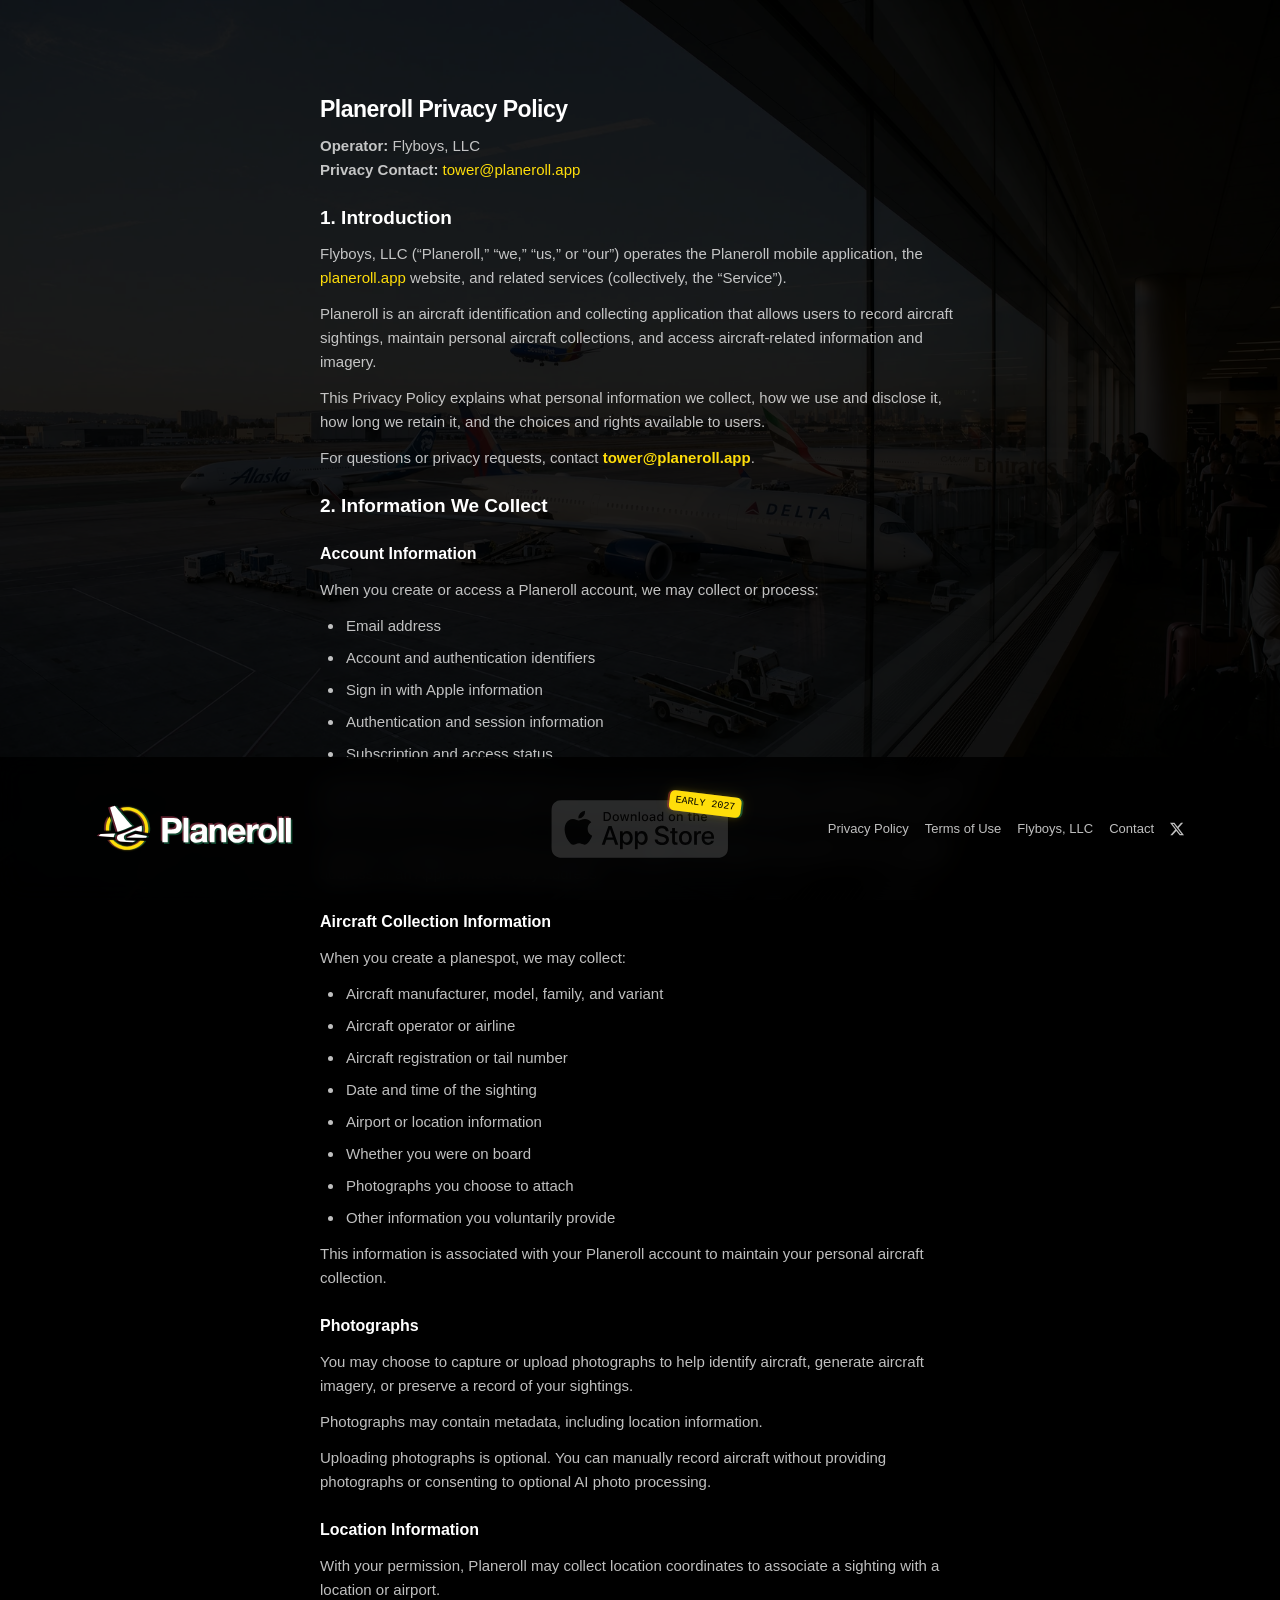
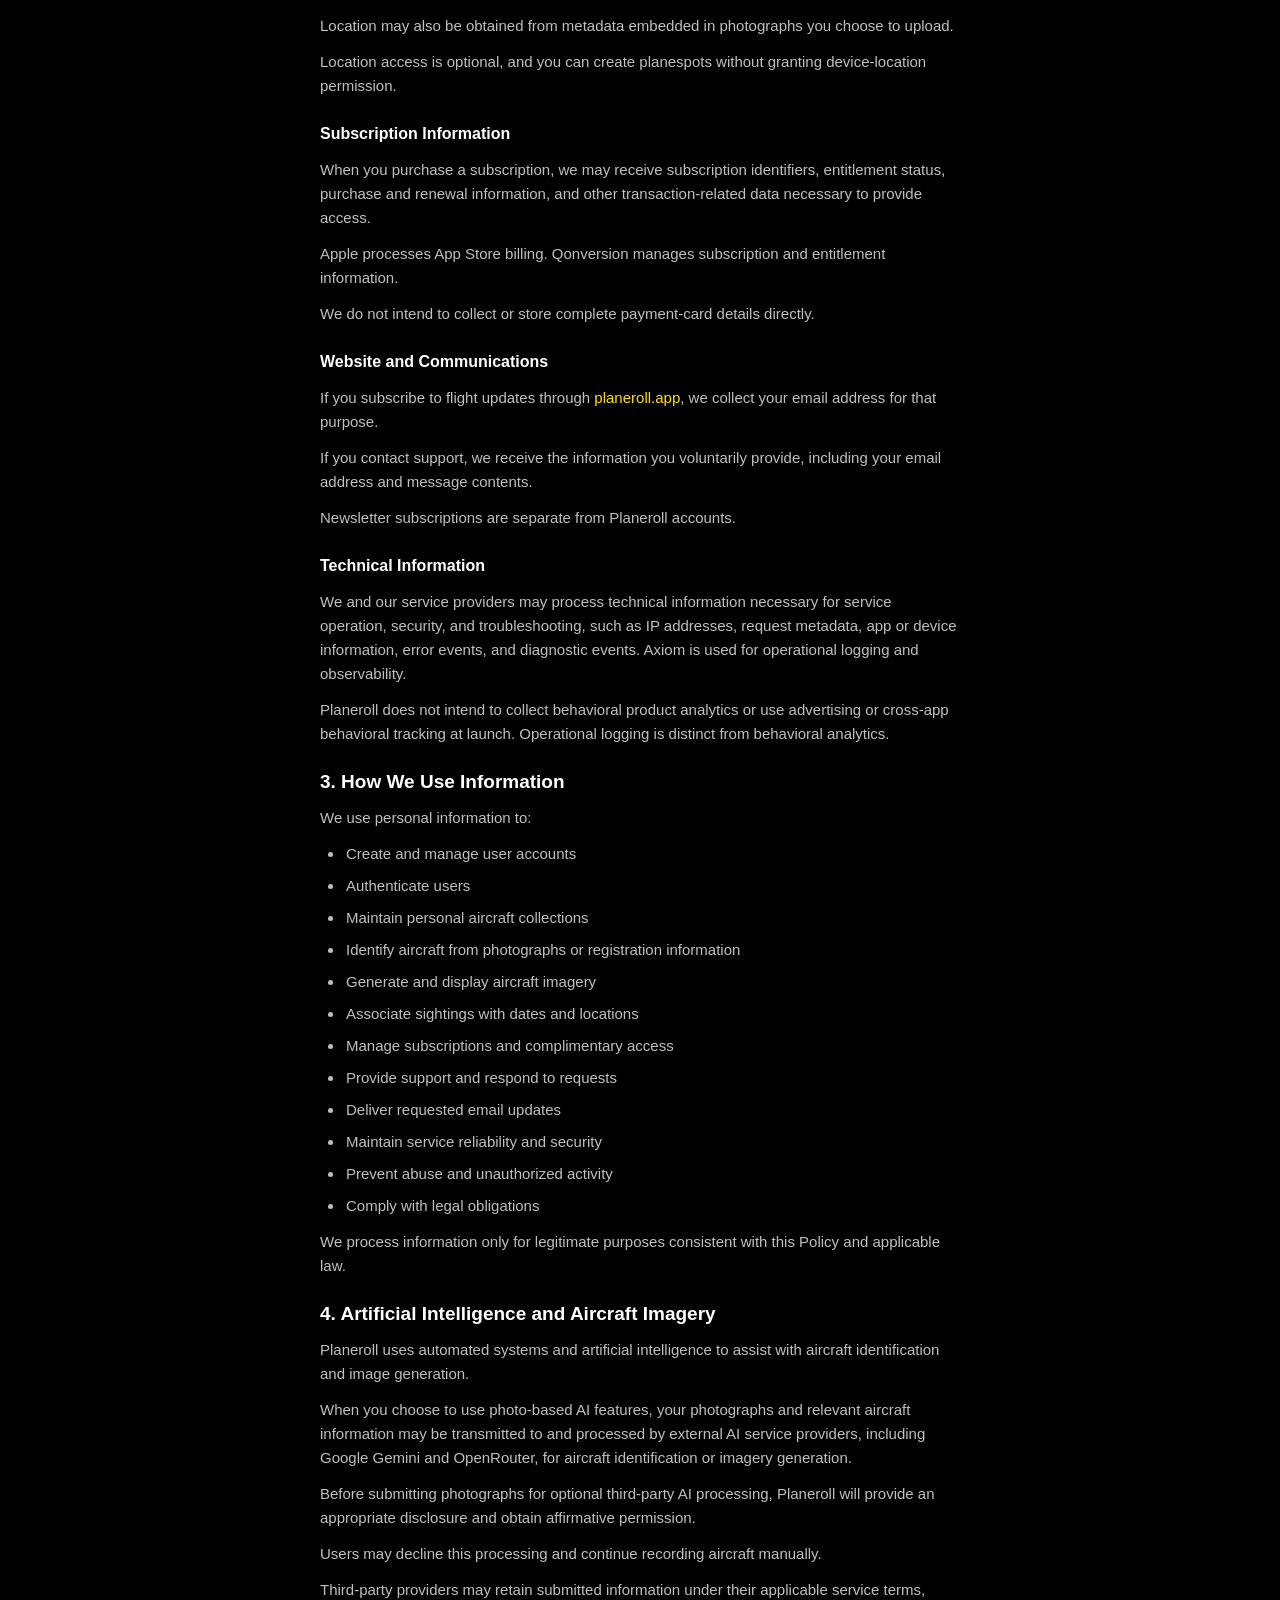
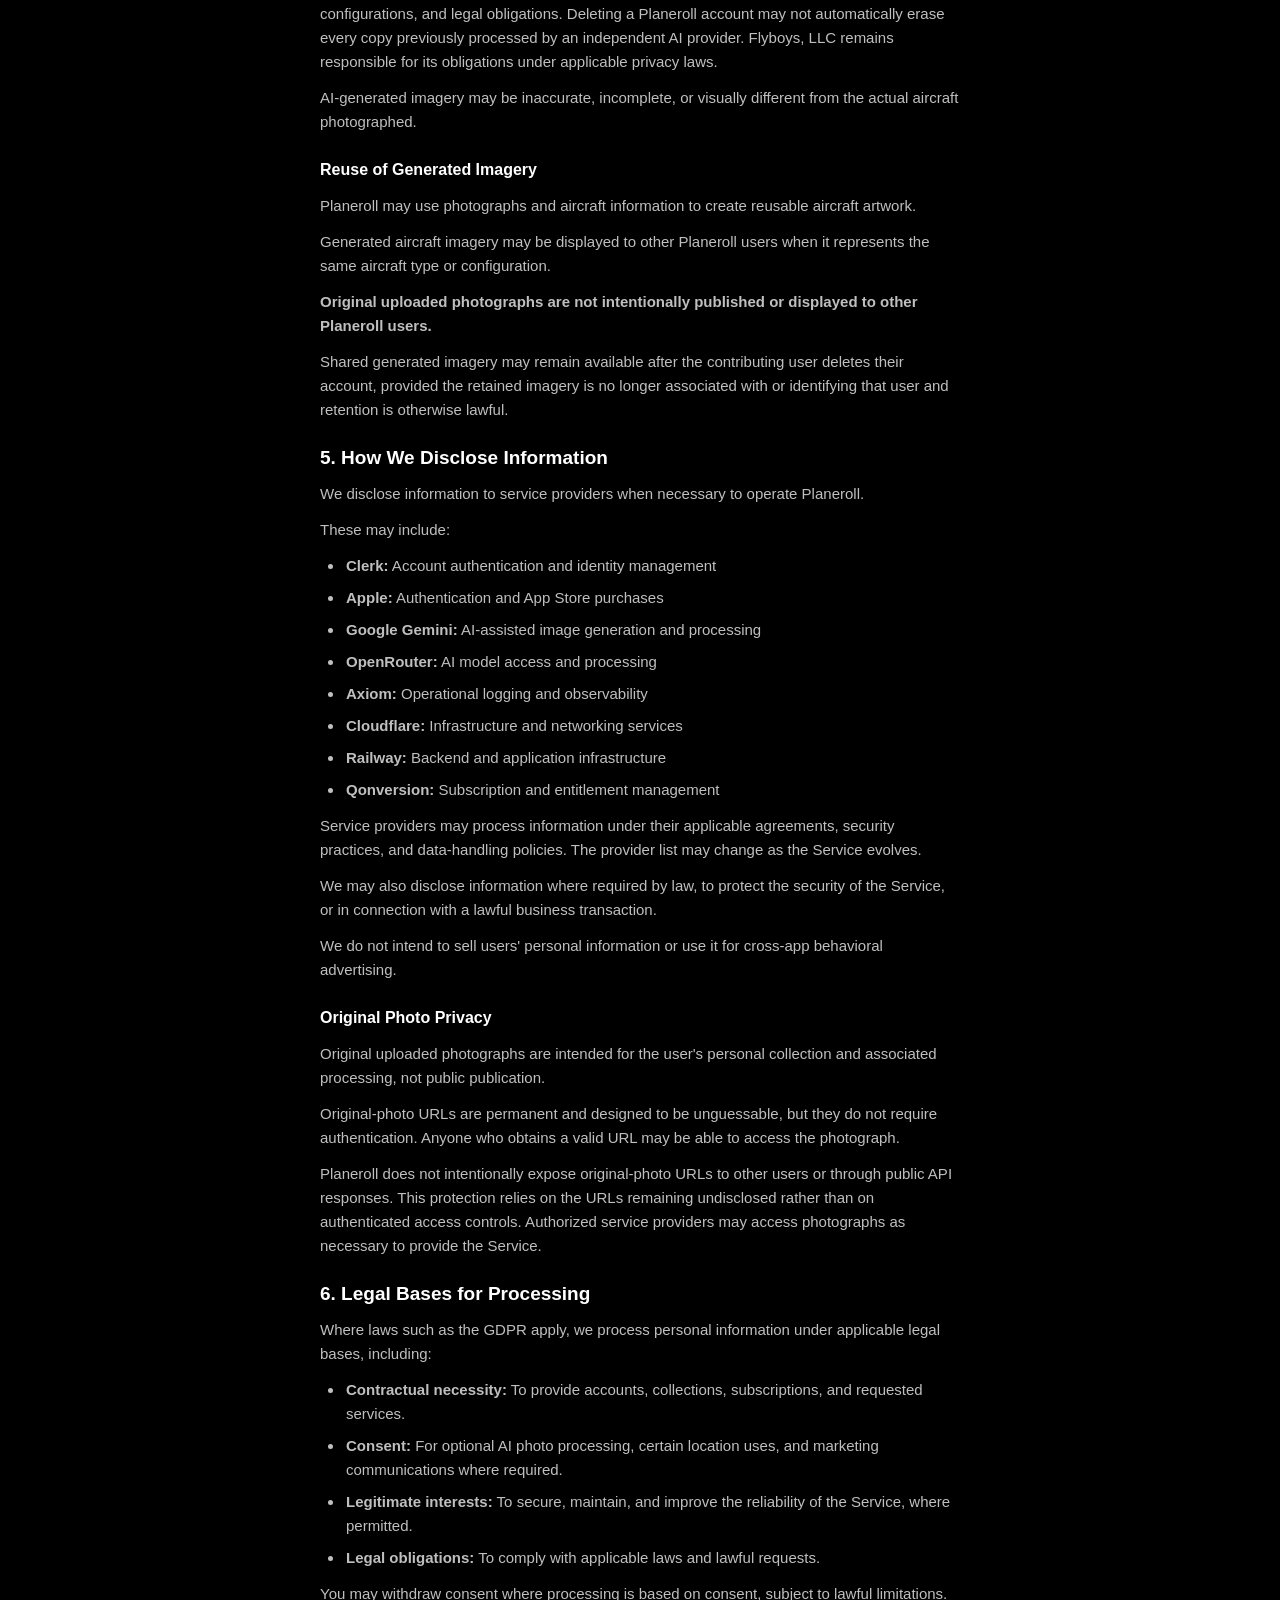
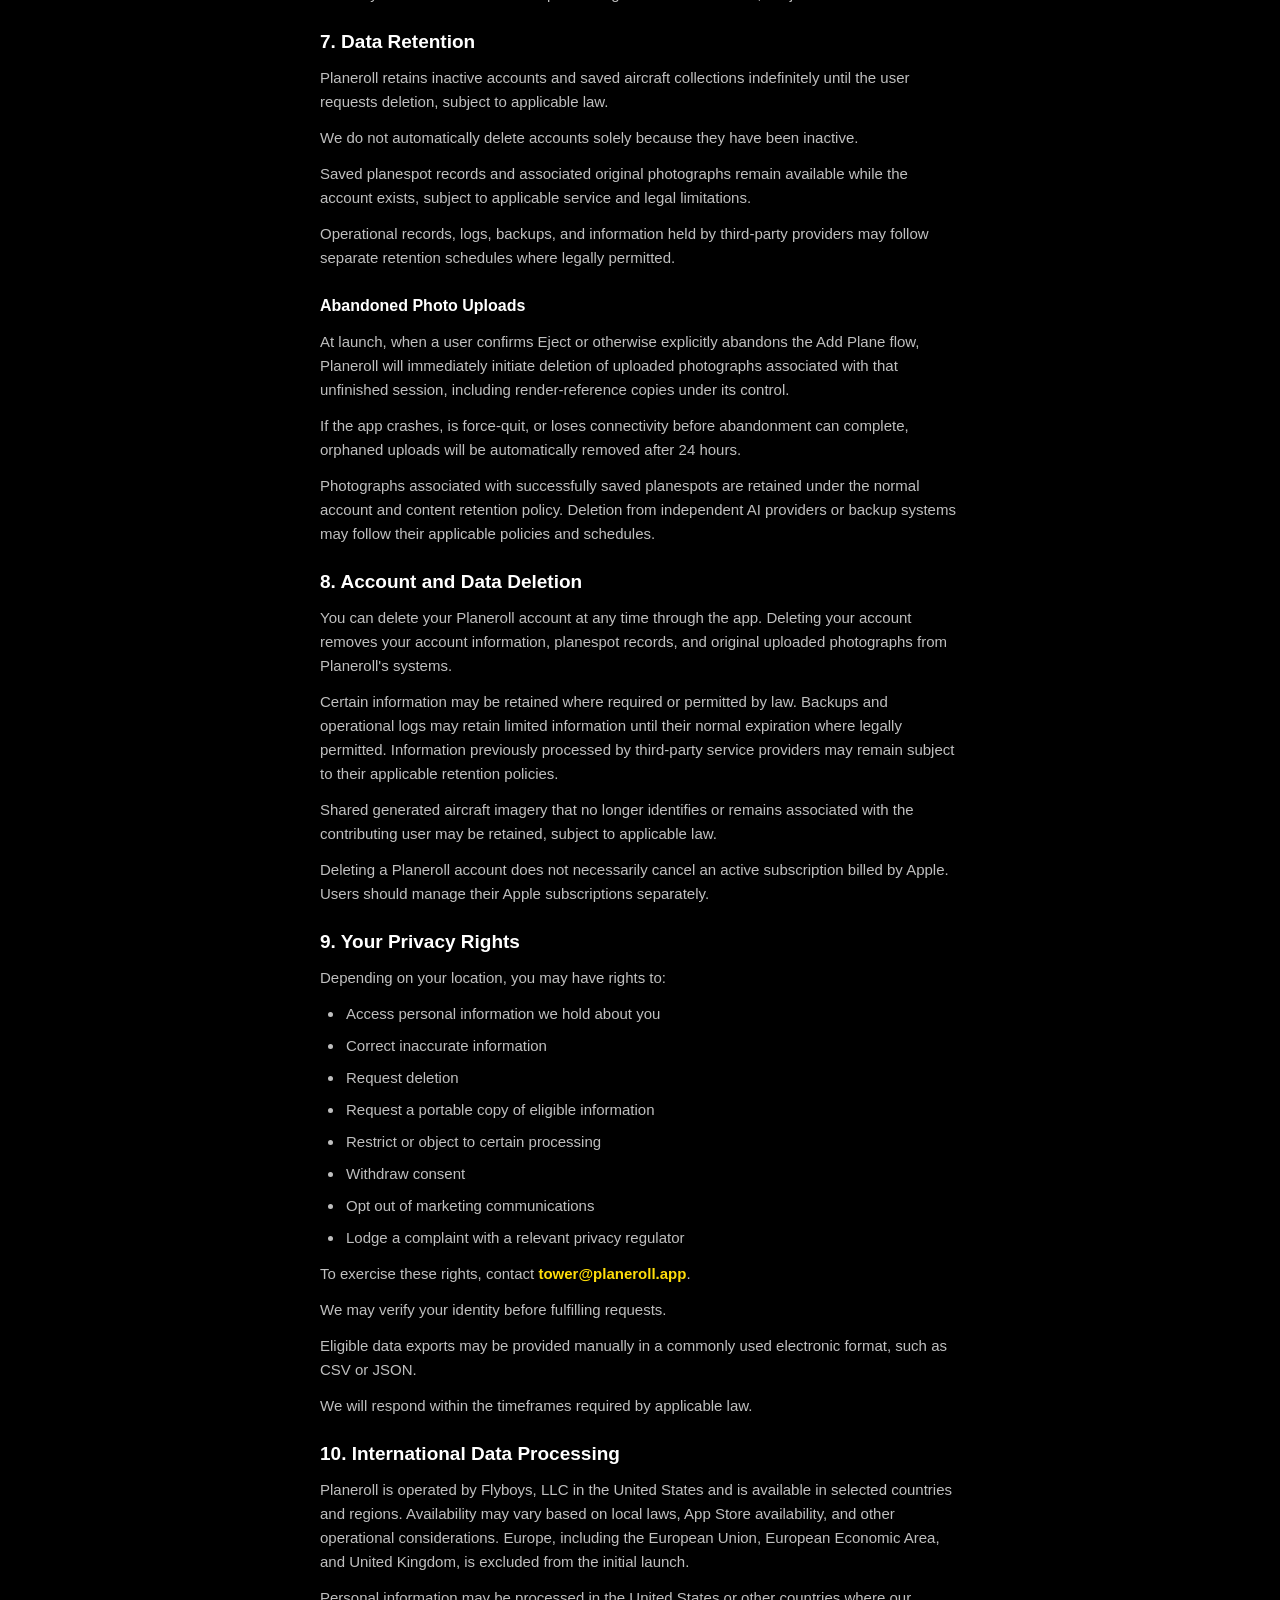
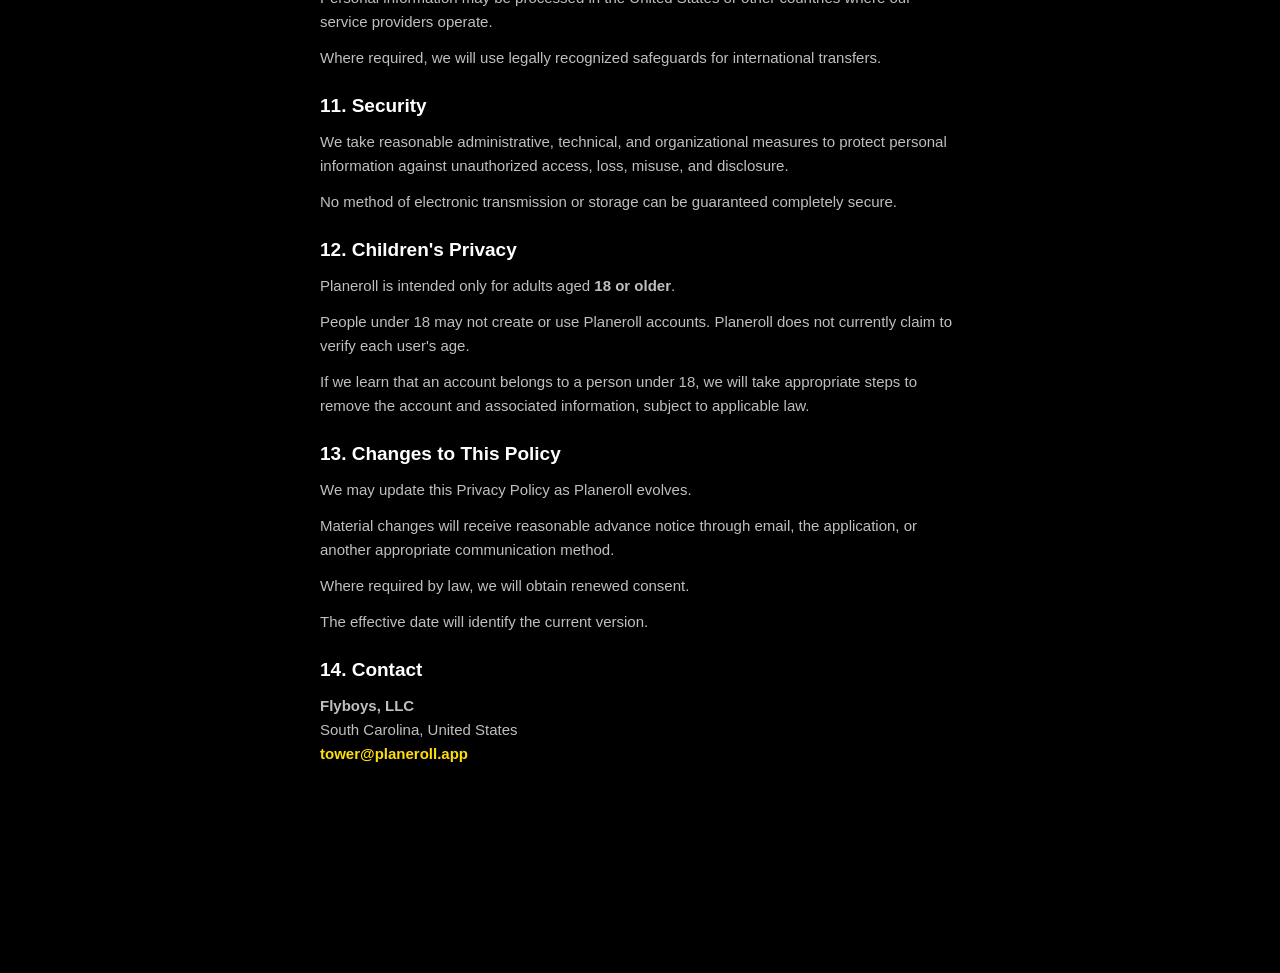
==== commit 0caae81d: "improved image performance and favicon" ====
--- a/privacy-policy/index.html
+++ b/privacy-policy/index.html
@@ -3,8 +3,25 @@
   <head>
     <meta charset="utf-8">
     <meta name="viewport" content="width=device-width, initial-scale=1, viewport-fit=cover">
-    <meta name="description" content="Planeroll Privacy Policy.">
+    <meta name="robots" content="index, follow">
+    <meta name="description" content="Learn how Planeroll collects, uses, stores, and protects your information, and how to exercise your privacy rights.">
     <title>Privacy Policy · Planeroll</title>
+    <link rel="canonical" href="https://planeroll.app/privacy-policy/">
+    <meta property="og:type" content="website">
+    <meta property="og:site_name" content="Planeroll">
+    <meta property="og:url" content="https://planeroll.app/privacy-policy/">
+    <meta property="og:title" content="Privacy Policy · Planeroll">
+    <meta property="og:description" content="Learn how Planeroll collects, uses, stores, and protects your information, and how to exercise your privacy rights.">
+    <meta property="og:image" content="https://planeroll.app/assets/previews/square-brand.png">
+    <meta property="og:image:width" content="512">
+    <meta property="og:image:height" content="512">
+    <meta property="og:image:alt" content="Planeroll logo on a black background">
+    <meta name="twitter:card" content="summary">
+    <meta name="twitter:site" content="@planeroll">
+    <meta name="twitter:title" content="Privacy Policy · Planeroll">
+    <meta name="twitter:description" content="Learn how Planeroll collects, uses, stores, and protects your information, and how to exercise your privacy rights.">
+    <meta name="twitter:image" content="https://planeroll.app/assets/previews/square-brand.png">
+    <meta name="twitter:image:alt" content="Planeroll logo on a black background">
     <link rel="icon" href="/assets/favicon.svg?v=2" type="image/svg+xml">
     <link rel="stylesheet" href="/assets/site-footer.css?v=22">
     <link rel="stylesheet" href="/legal/legal.css?v=5">
@@ -17,7 +34,7 @@
     <main class="legal-page">
       <article class="legal-document" aria-labelledby="legal-title">
         <h1 id="legal-title">Planeroll Privacy Policy</h1>
-        <p><strong>Status:</strong> Working Draft — Not for Publication<br><strong>Operator:</strong> Flyboys, LLC<br><strong>Privacy Contact:</strong> <a href="mailto:tower@planeroll.app">tower@planeroll.app</a></p>
+        <p><strong>Operator:</strong> Flyboys, LLC<br><strong>Privacy Contact:</strong> <a href="mailto:tower@planeroll.app">tower@planeroll.app</a></p>
         <h2>1. Introduction</h2>
         <p>Flyboys, LLC (“Planeroll,” “we,” “us,” or “our”) operates the Planeroll mobile application, the <a href="https://planeroll.app">planeroll.app</a> website, and related services (collectively, the “Service”).</p>
         <p>Planeroll is an aircraft identification and collecting application that allows users to record aircraft sightings, maintain personal aircraft collections, and access aircraft-related information and imagery.</p>
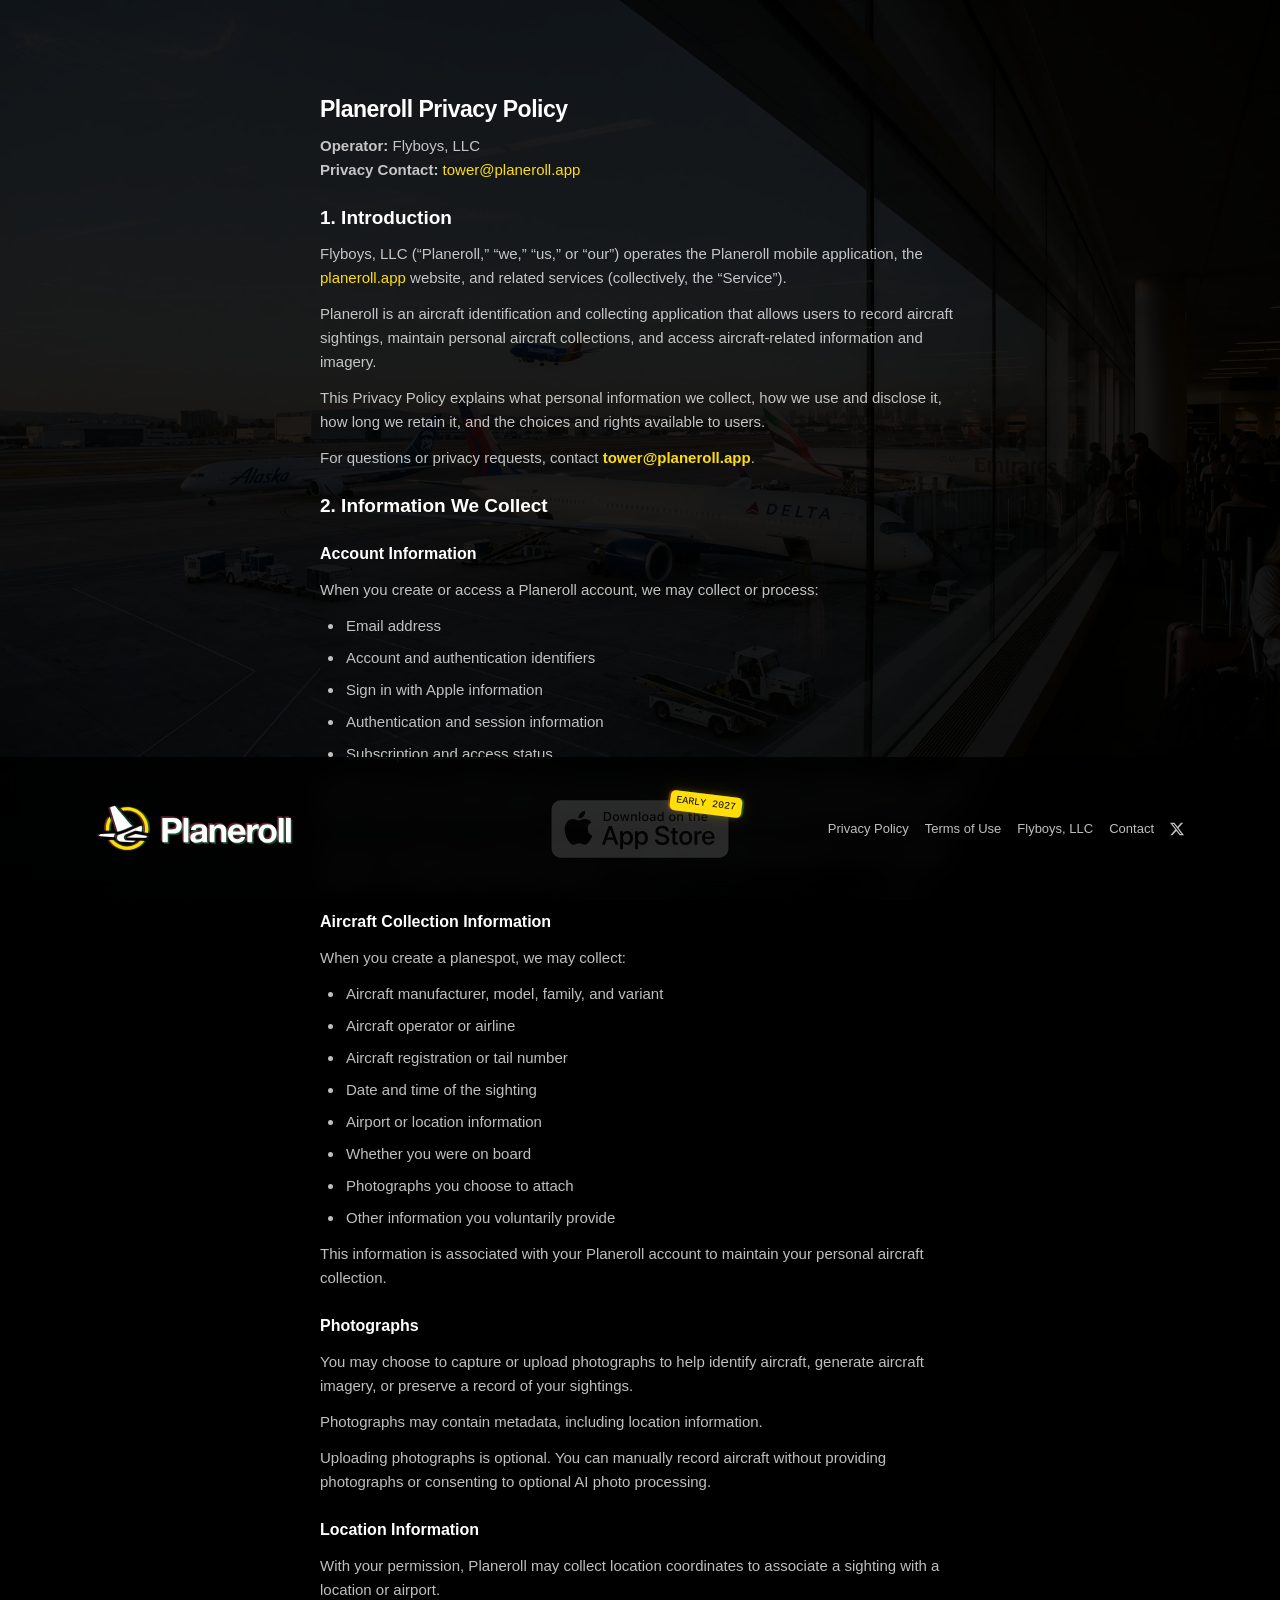
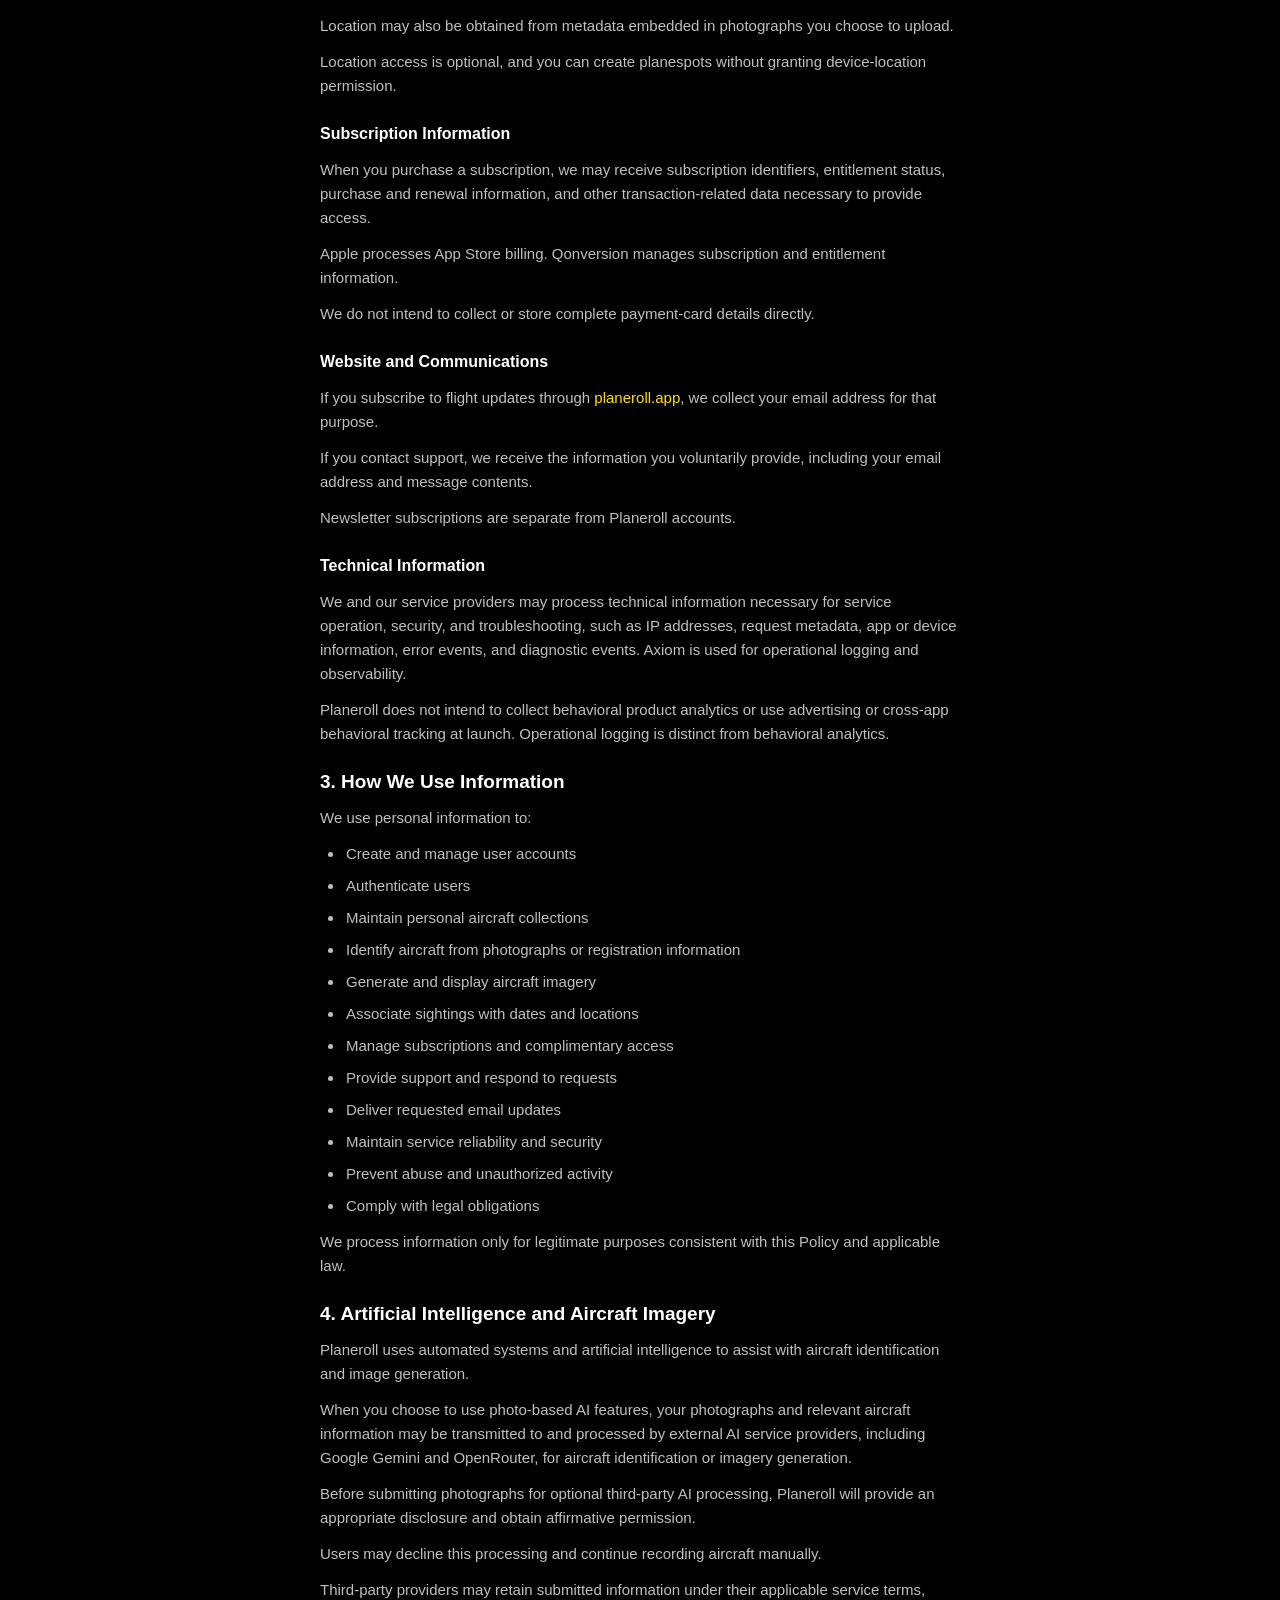
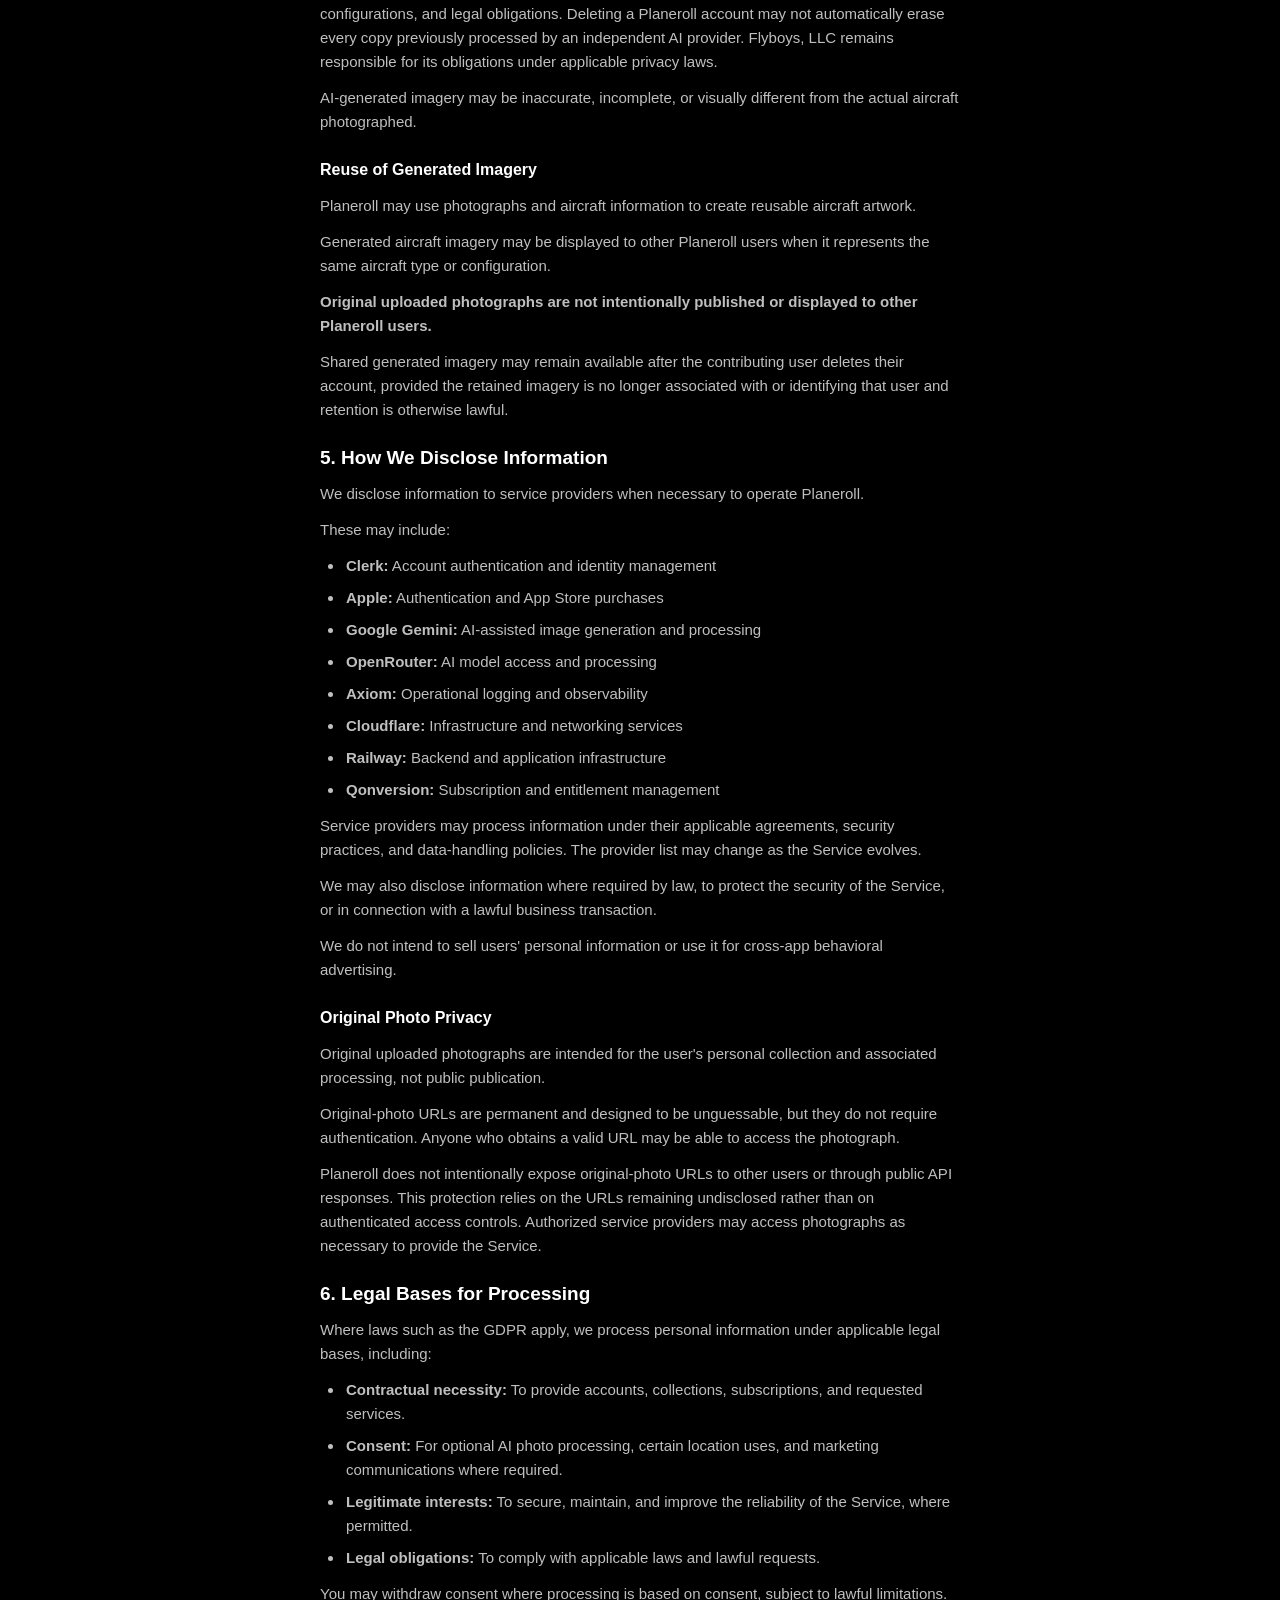
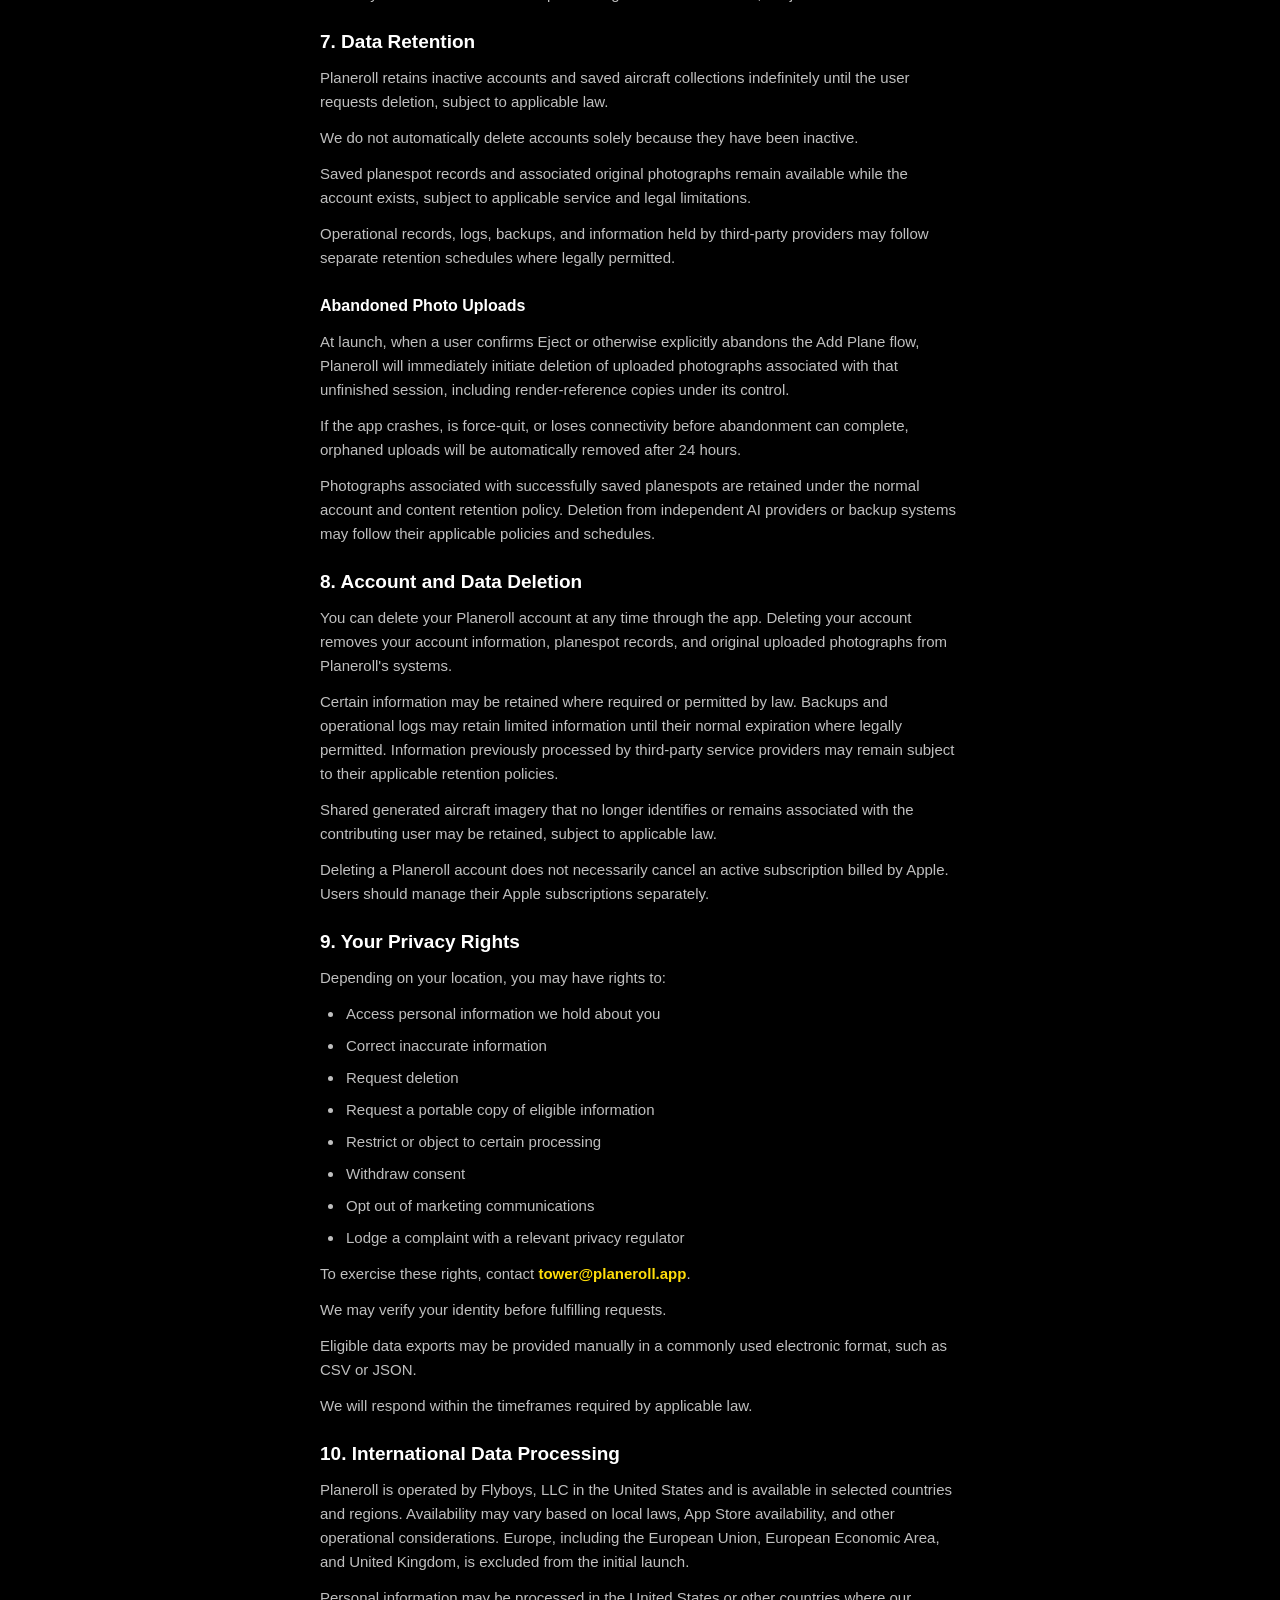
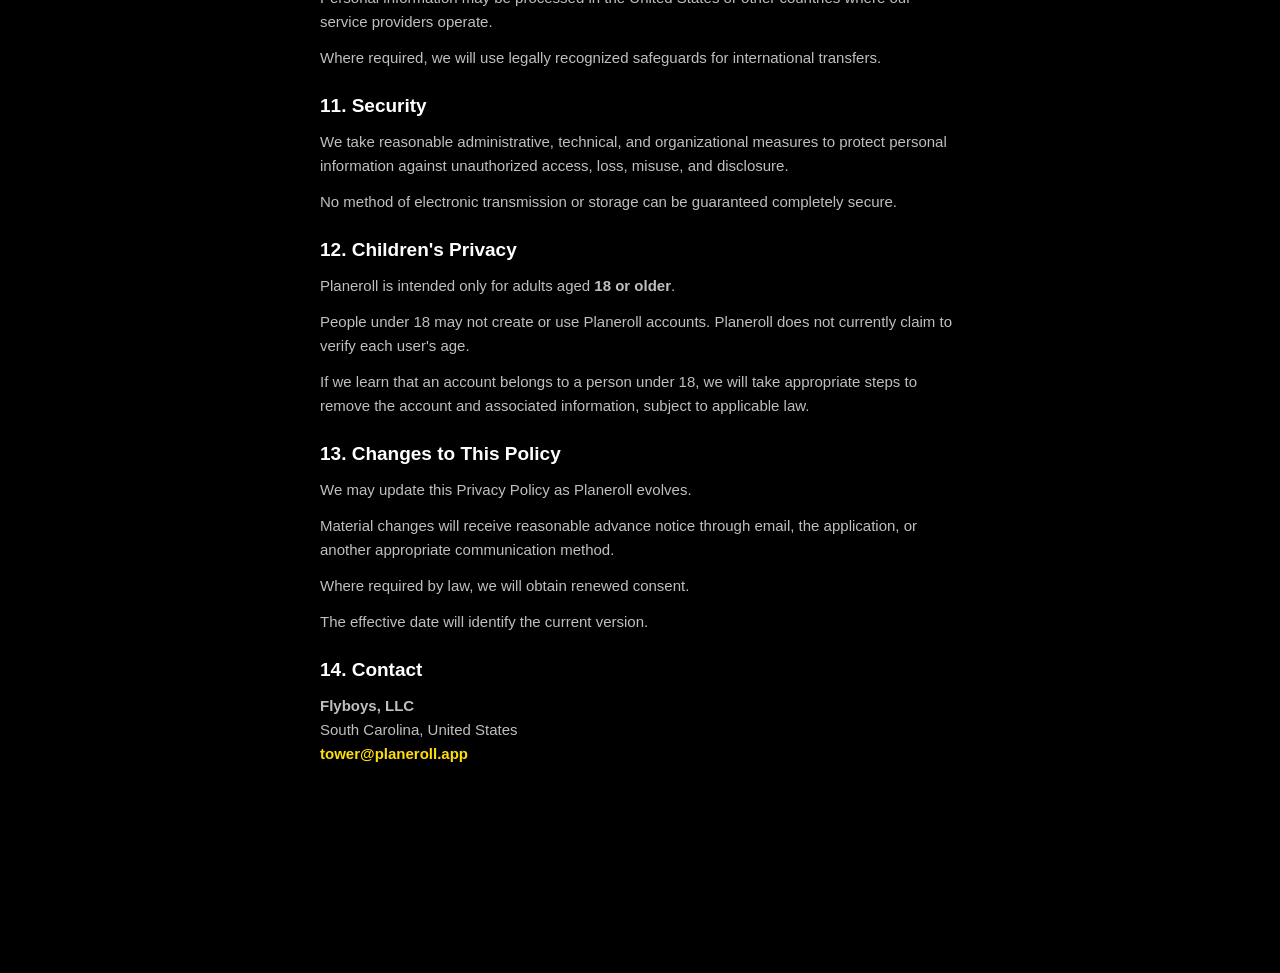
==== commit eb79a8a0: "Reduce initial image payload and unblock hero rendering" ====
--- a/privacy-policy/index.html
+++ b/privacy-policy/index.html
@@ -23,10 +23,11 @@
     <meta name="twitter:image" content="https://planeroll.app/assets/previews/square-brand.png">
     <meta name="twitter:image:alt" content="Planeroll logo on a black background">
     <link rel="icon" href="/assets/favicon.svg?v=2" type="image/svg+xml">
-    <link rel="stylesheet" href="/assets/site-footer.css?v=22">
+    <link rel="stylesheet" href="/assets/site-footer.css?v=23">
     <link rel="stylesheet" href="/legal/legal.css?v=5">
-    <script src="/assets/platform.js?v=1"></script>
-    <script type="module" src="/assets/site-footer.js?v=4"></script>
+    <script>document.documentElement.classList.add('js');</script>
+    <script defer src="/assets/platform.js?v=1"></script>
+    <script type="module" src="/assets/site-footer.js?v=5"></script>
     <script type="module" src="/legal/legal.js?v=1"></script>
   </head>
   <body>
@@ -193,7 +194,7 @@
       </article>
     </main>
     <footer class="site-footer" id="site-footer">
-      <a class="site-footer-brand" href="/" aria-label="Planeroll home"><img class="site-footer-logo" src="/assets/planeroll-logo-with-effects.svg" width="1482" height="351" alt="Planeroll" draggable="false"></a>
+      <a class="site-footer-brand" href="/" aria-label="Planeroll home"><img class="site-footer-logo" src="/assets/planeroll-logo-with-effects.svg" width="1482" height="351" alt="Planeroll" fetchpriority="high" draggable="false"></a>
       <div class="site-footer-app-store">
         <img class="app-store-badge" src="/assets/app-store-badge-white.svg" width="120" height="40" alt="Download on the App Store" draggable="false">
         <span class="app-store-coming">EARLY 2027</span>
--- a/assets/site-footer.css
+++ b/assets/site-footer.css
@@ -11,8 +11,9 @@
   color: #fff;
 }
 .site-footer-logo {
-  display: block; flex: none; width: auto;
-  height: calc(var(--brand-logo-height, 51.44px) * .75 + 8px);
+  --logo-height: calc(var(--brand-logo-height, 51.44px) * .75 + 8px);
+  display: block; flex: none; width: calc(var(--logo-height) * 1482 / 351);
+  height: var(--logo-height);
 }
 .site-footer-links { display: flex; align-items: center; gap: 16px; }
 .site-footer-links a { display: inline-flex; align-items: center; justify-content: center; min-height: 44px; color: rgb(255 255 255 / .75); font-size: 13px; font-weight: 500; line-height: 1.4; text-decoration: none; white-space: nowrap; transition: color 180ms ease; }
@@ -22,7 +23,7 @@
 .site-footer-app-store {
   position: absolute; left: 50%; top: 50%; transform: translate(-50%, -50%);
 }
-.app-store-badge { display: block; width: auto; height: 60px; opacity: .15; }
+.app-store-badge { display: block; width: 180px; height: 60px; opacity: .15; }
 .app-store-coming {
   position: absolute; top: -5px; right: -12px;
   padding: 3px 6px; border-radius: 5px;
@@ -46,26 +47,28 @@
 .site-footer-toggle { display: none; }
 .mobile-menu { display: none; }
 @media (max-width: 1200px) {
-  .site-footer[data-menu-ready] {
+  html.js .site-footer > .site-footer-links { display: none; }
+  html.js .site-footer:not([data-menu-ready])::after { content: ""; flex: none; width: 44px; height: 44px; margin-left: 8px; }
+  html.js .site-footer {
     flex-direction: row; align-items: center; gap: 12px;
     padding: 18px max(24px, env(safe-area-inset-right)) calc(18px + env(safe-area-inset-bottom)) max(24px, env(safe-area-inset-left));
   }
-  .site-footer[data-menu-ready] .site-footer-logo { height: var(--compact-logo-height); }
-  .site-footer[data-menu-ready] .site-footer-app-store { position: absolute; left: 50%; top: 50%; transform: translate(-50%, -50%); margin: 0; }
-  .site-footer[data-menu-ready] .app-store-badge { height: 40px; }
-  .site-footer[data-menu-ready] .app-store-coming { font-size: 10px; line-height: 14px; right: -6px; padding: 2px 4px; }
+  html.js .site-footer .site-footer-logo { --logo-height: var(--compact-logo-height); height: var(--compact-logo-height); }
+  html.js .site-footer .site-footer-app-store { position: absolute; left: 50%; top: 50%; transform: translate(-50%, -50%); margin: 0; }
+  html.js .site-footer .app-store-badge { width: 120px; height: 40px; }
+  html.js .site-footer .app-store-coming { font-size: 10px; line-height: 14px; right: -6px; padding: 2px 4px; }
   .site-footer-toggle { display: grid; place-content: center; gap: 6px; width: 44px; height: 44px; margin-left: auto; border: 0; border-radius: 10px; background: transparent; color: #fff; cursor: pointer; }
   .site-footer-toggle span { display: block; width: 20px; height: 2px; border-radius: 2px; background: currentColor; box-shadow: -2px 0 0 rgb(239 67 64 / .35), 2px 0 0 rgb(32 188 117 / .35); transition: transform 180ms ease; }
   .site-footer-toggle[aria-expanded="true"] span:first-child { transform: translateY(4px) rotate(45deg); }
   .site-footer-toggle[aria-expanded="true"] span:last-child { transform: translateY(-4px) rotate(-45deg); }
   .site-footer-toggle:focus-visible { outline: 2px solid #FFDE0A; outline-offset: 3px; }
   html.mobile-menu-open { overflow: hidden; }
-  .site-footer[data-menu-ready] { z-index: 101; }
+  html.js .site-footer { z-index: 101; }
   html.mobile-menu-open .site-footer::before { content: ""; position: absolute; left: 0; right: 0; top: -1px; height: 1px; background: rgb(0 0 0 / .70); pointer-events: none; }
   .mobile-menu { display: flex; flex-direction: column; padding-top: env(safe-area-inset-top); position: fixed; inset: 0 0 calc(var(--menu-footer-height, 80px) + var(--site-viewport-bottom-offset, 0px) + 1px); z-index: 100; background: rgb(0 0 0 / .85); -webkit-backdrop-filter: blur(12px); backdrop-filter: blur(12px); color: #fff; overflow-y: auto; overscroll-behavior: contain; transform: translateX(100%); visibility: hidden; transition: transform 320ms cubic-bezier(.22, 1, .36, 1), visibility 0s 320ms; }
   .mobile-menu[data-open="true"] { transform: translateX(0); visibility: visible; transition-delay: 0s; }
   .mobile-menu-header { flex: none; height: 80px; margin-top: auto; padding: 0 24px; display: flex; align-items: center; justify-content: space-between; }
-  .mobile-menu-header img { width: auto; height: var(--compact-logo-height); }
+  .mobile-menu-header img { width: calc(var(--compact-logo-height) * 826 / 702); height: var(--compact-logo-height); }
   .mobile-menu .site-footer-links { flex: none; margin-bottom: auto; display: flex; flex-direction: column; align-items: stretch; flex-wrap: nowrap; gap: 0; width: 100%; }
   .mobile-menu .site-footer-links a { display: flex; justify-content: flex-start; width: 100%; height: 64px; min-height: 64px; padding: 0 max(24px, env(safe-area-inset-left)); font-size: 30px; font-weight: 300; color: #fff; }
   .mobile-menu .site-footer-links a:hover { background: rgb(255 255 255 / .04); }
@@ -74,15 +77,16 @@
 }
 @media (max-width: 600px) {
   :root { --compact-logo-height: 34px; }
-  .site-footer[data-menu-ready] { padding-left: max(16px, env(safe-area-inset-left)); padding-right: max(16px, env(safe-area-inset-right)); gap: 8px; }
-  .site-footer[data-menu-ready] .site-footer-logo { height: var(--compact-logo-height); }
-  .site-footer[data-menu-ready] .app-store-badge { height: 36px; }
-  .site-footer[data-menu-ready] .site-footer-app-store { position: relative; left: auto; top: auto; transform: none; margin-left: auto; }
+  html.js .site-footer { padding-left: max(16px, env(safe-area-inset-left)); padding-right: max(16px, env(safe-area-inset-right)); gap: 8px; }
+  html.js .site-footer .site-footer-logo { --logo-height: var(--compact-logo-height); height: var(--compact-logo-height); }
+  html.js .site-footer .app-store-badge { width: 108px; height: 36px; }
+  html.js .site-footer .site-footer-app-store { position: relative; left: auto; top: auto; transform: none; margin-left: auto; }
   .site-footer-toggle { margin-left: 8px; flex: none; }
 }
 @media (max-width: 360px) {
-  .site-footer[data-menu-ready] { gap: 4px; }
-  .site-footer[data-menu-ready] .app-store-badge { height: 30px; }
+  html.js .site-footer { gap: 4px; }
+  html.js .site-footer:not([data-menu-ready])::after { margin-left: 0; }
+  html.js .site-footer .app-store-badge { width: 90px; height: 30px; }
   .site-footer-toggle { margin-left: 0; }
 }
 @media (prefers-reduced-motion: reduce) { .site-footer-toggle span, .mobile-menu { transition: none; } }
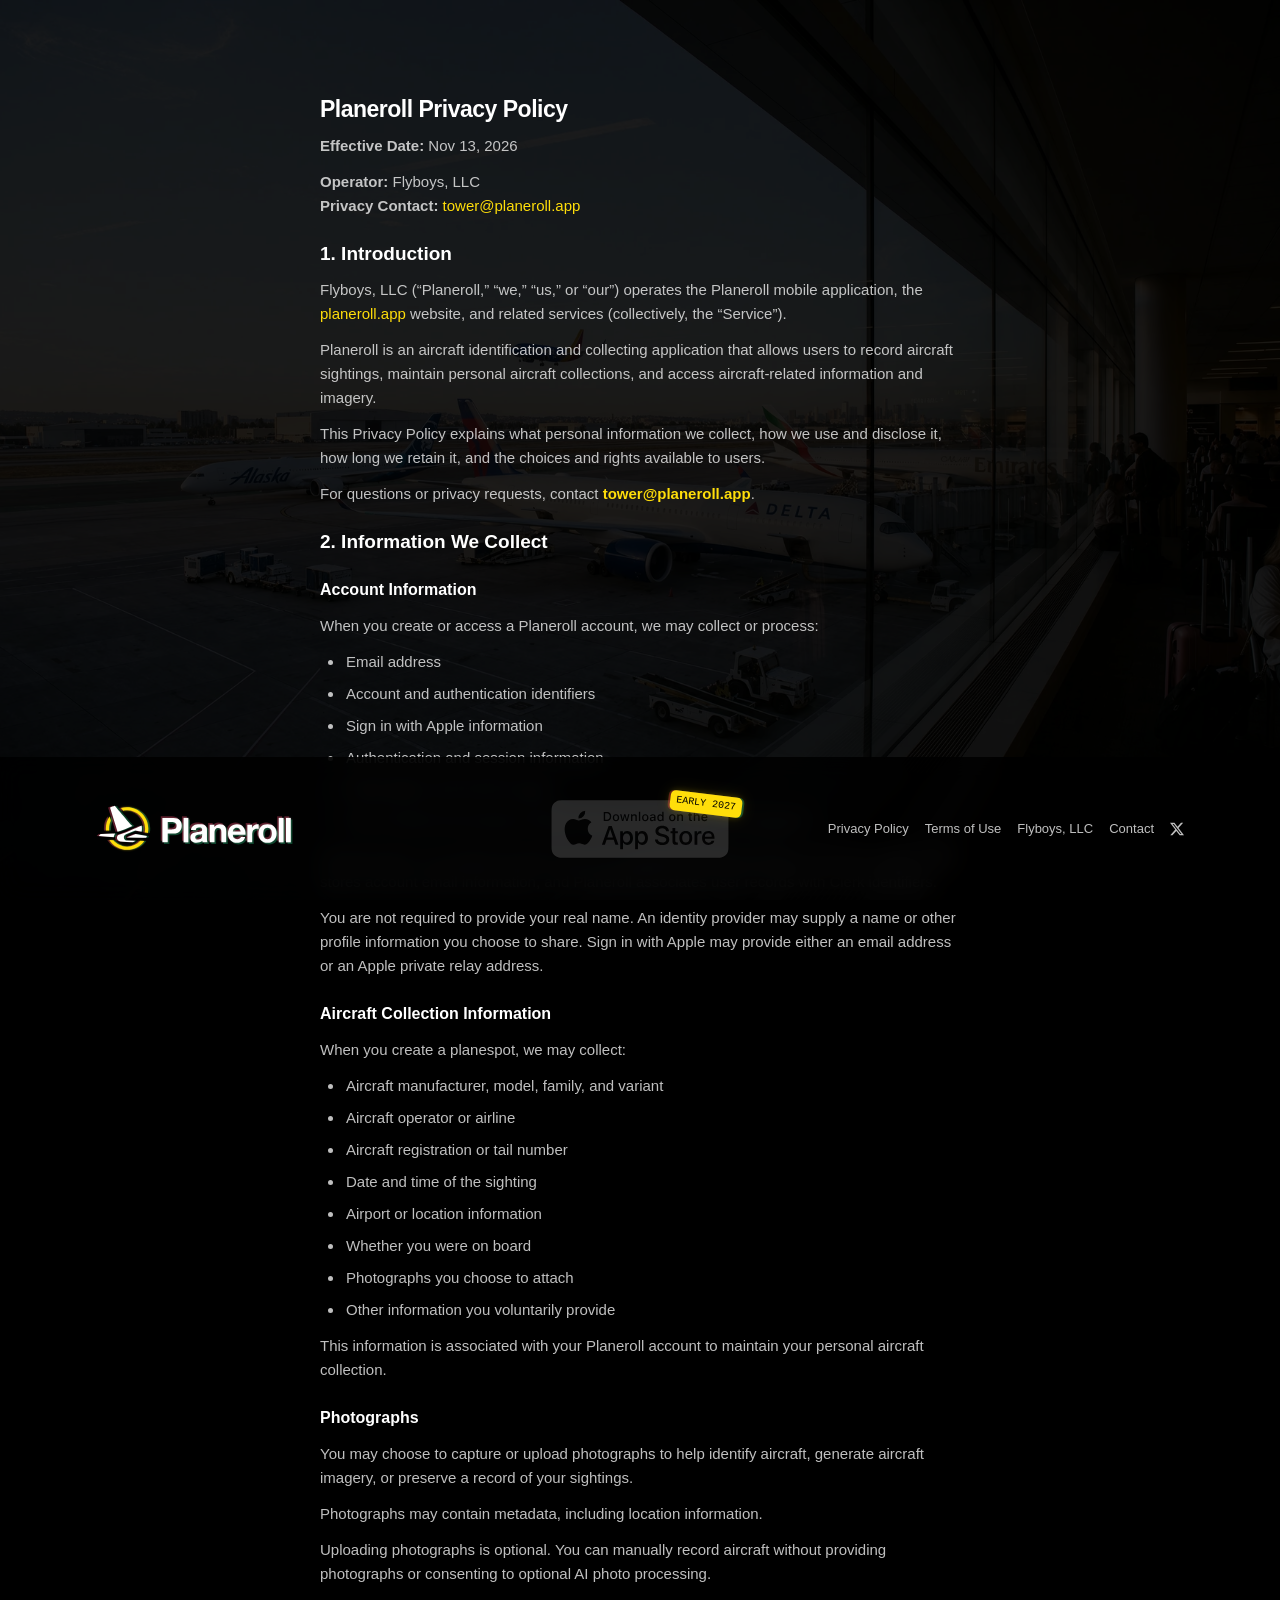
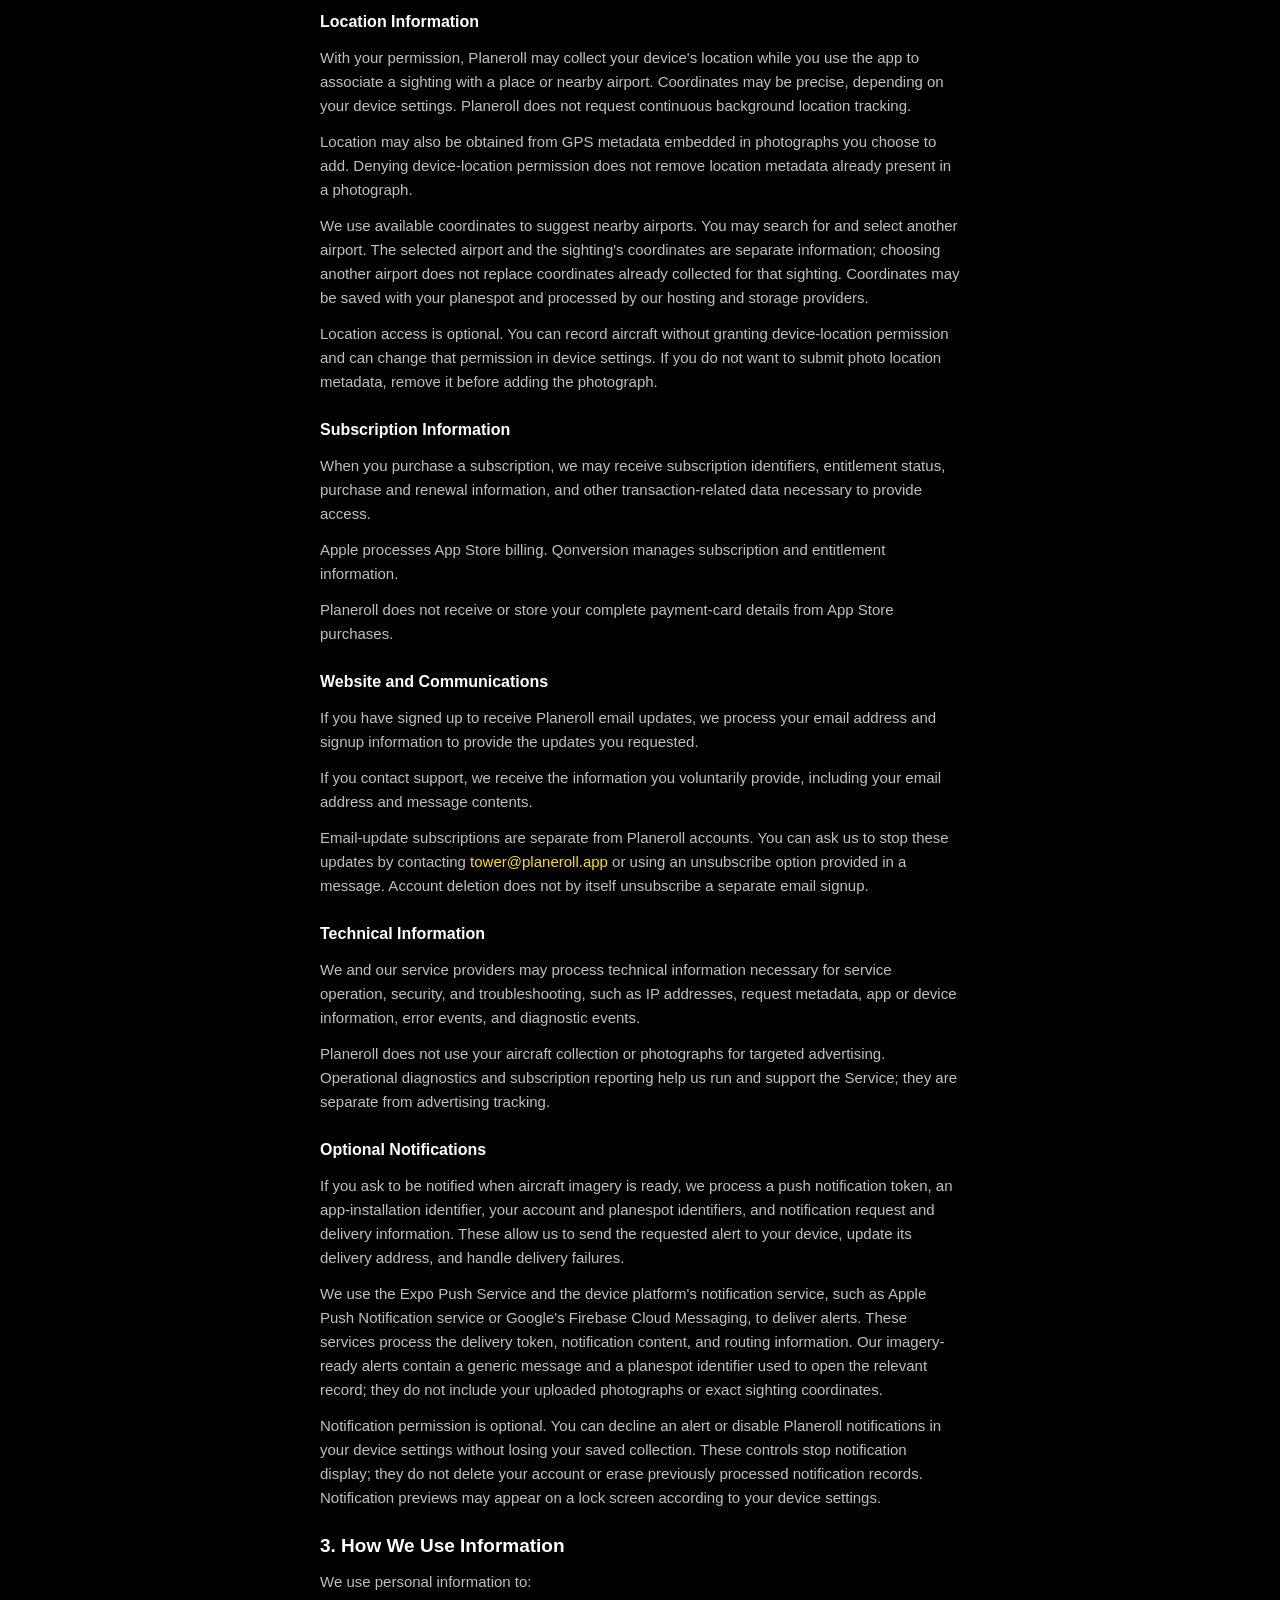
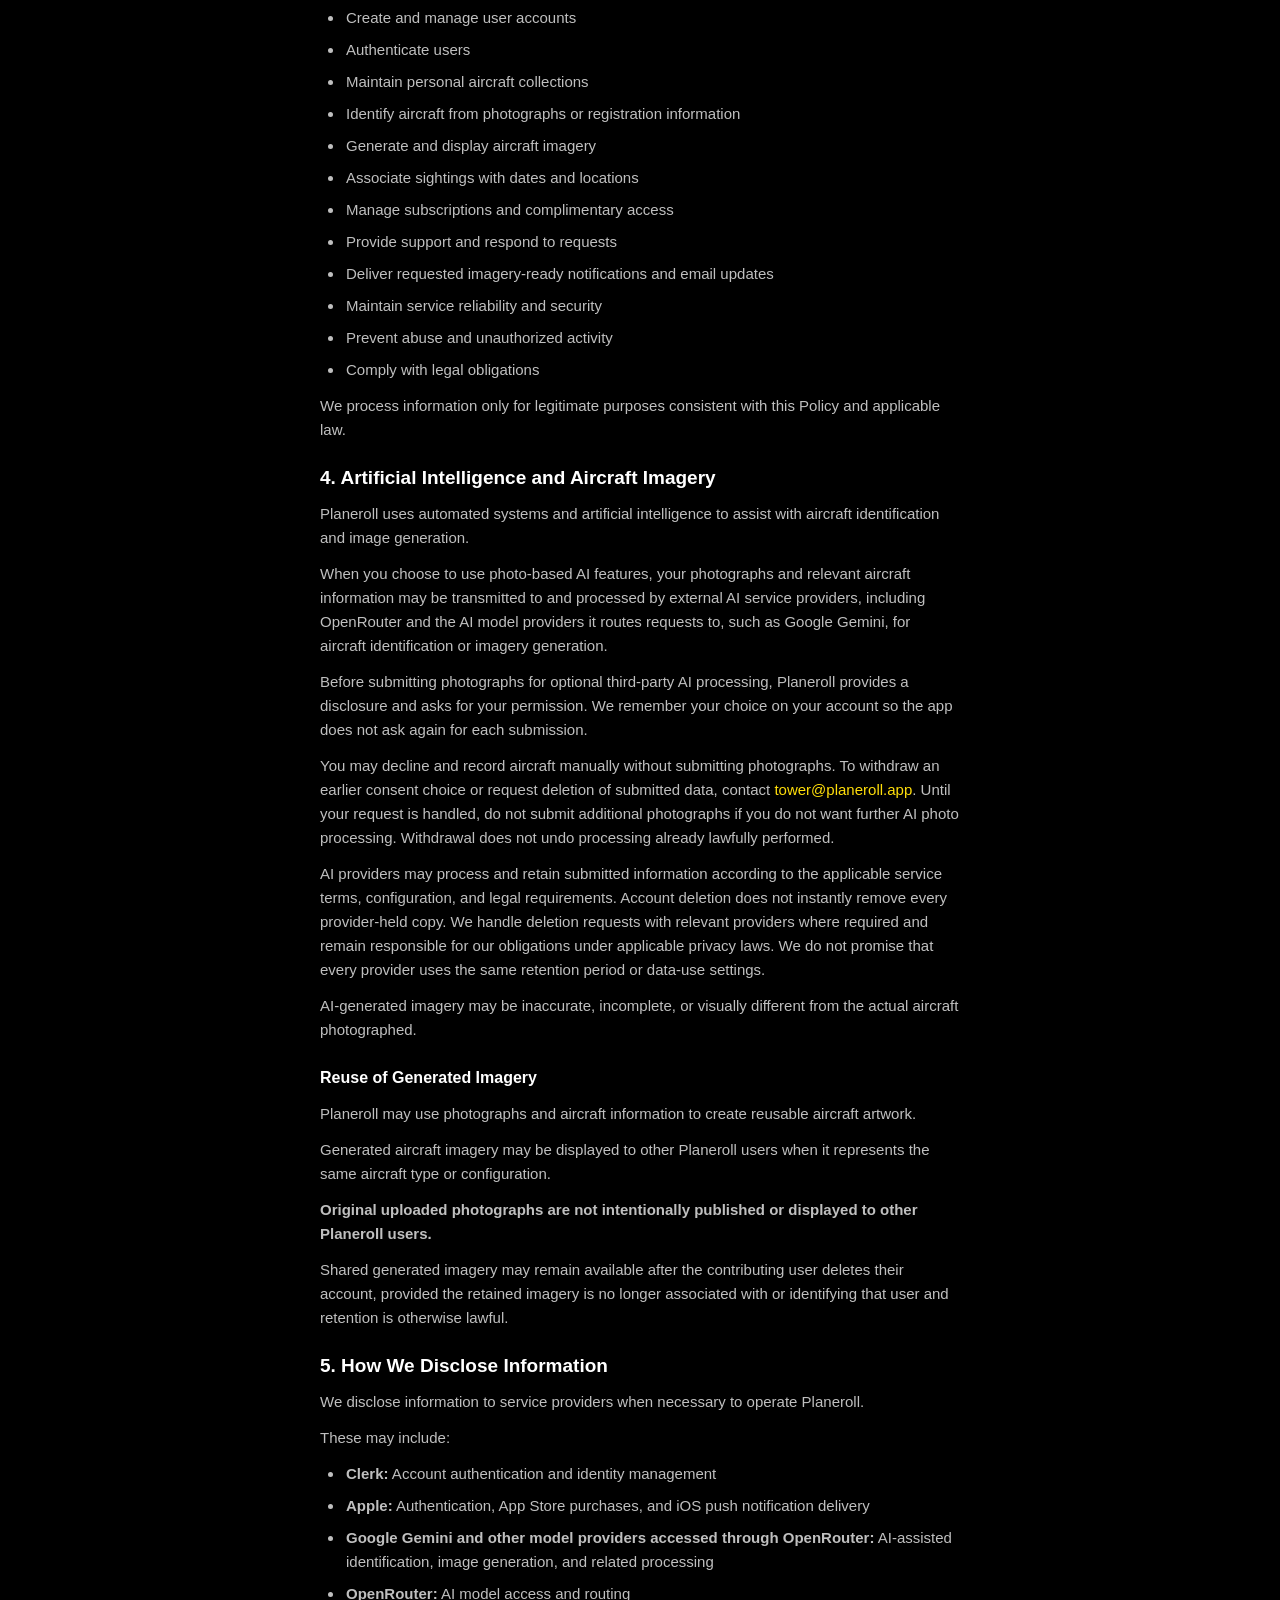
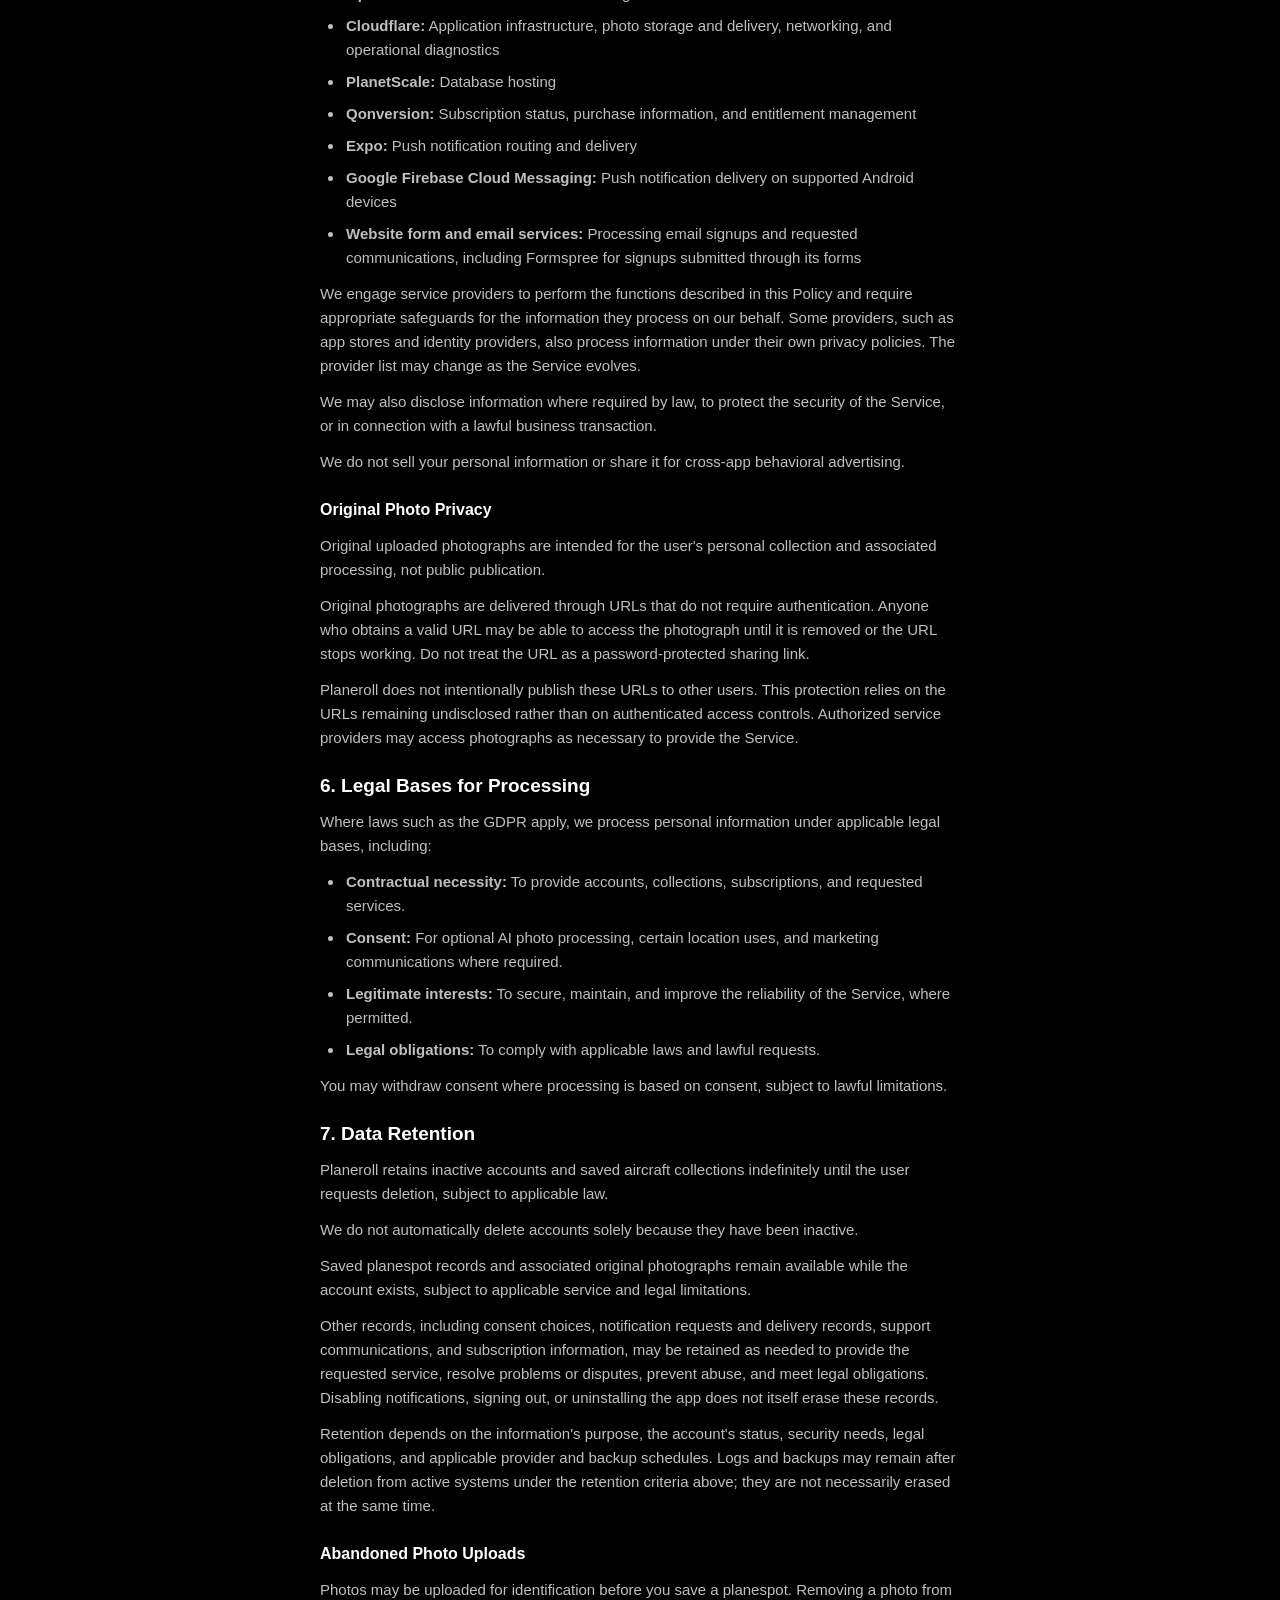
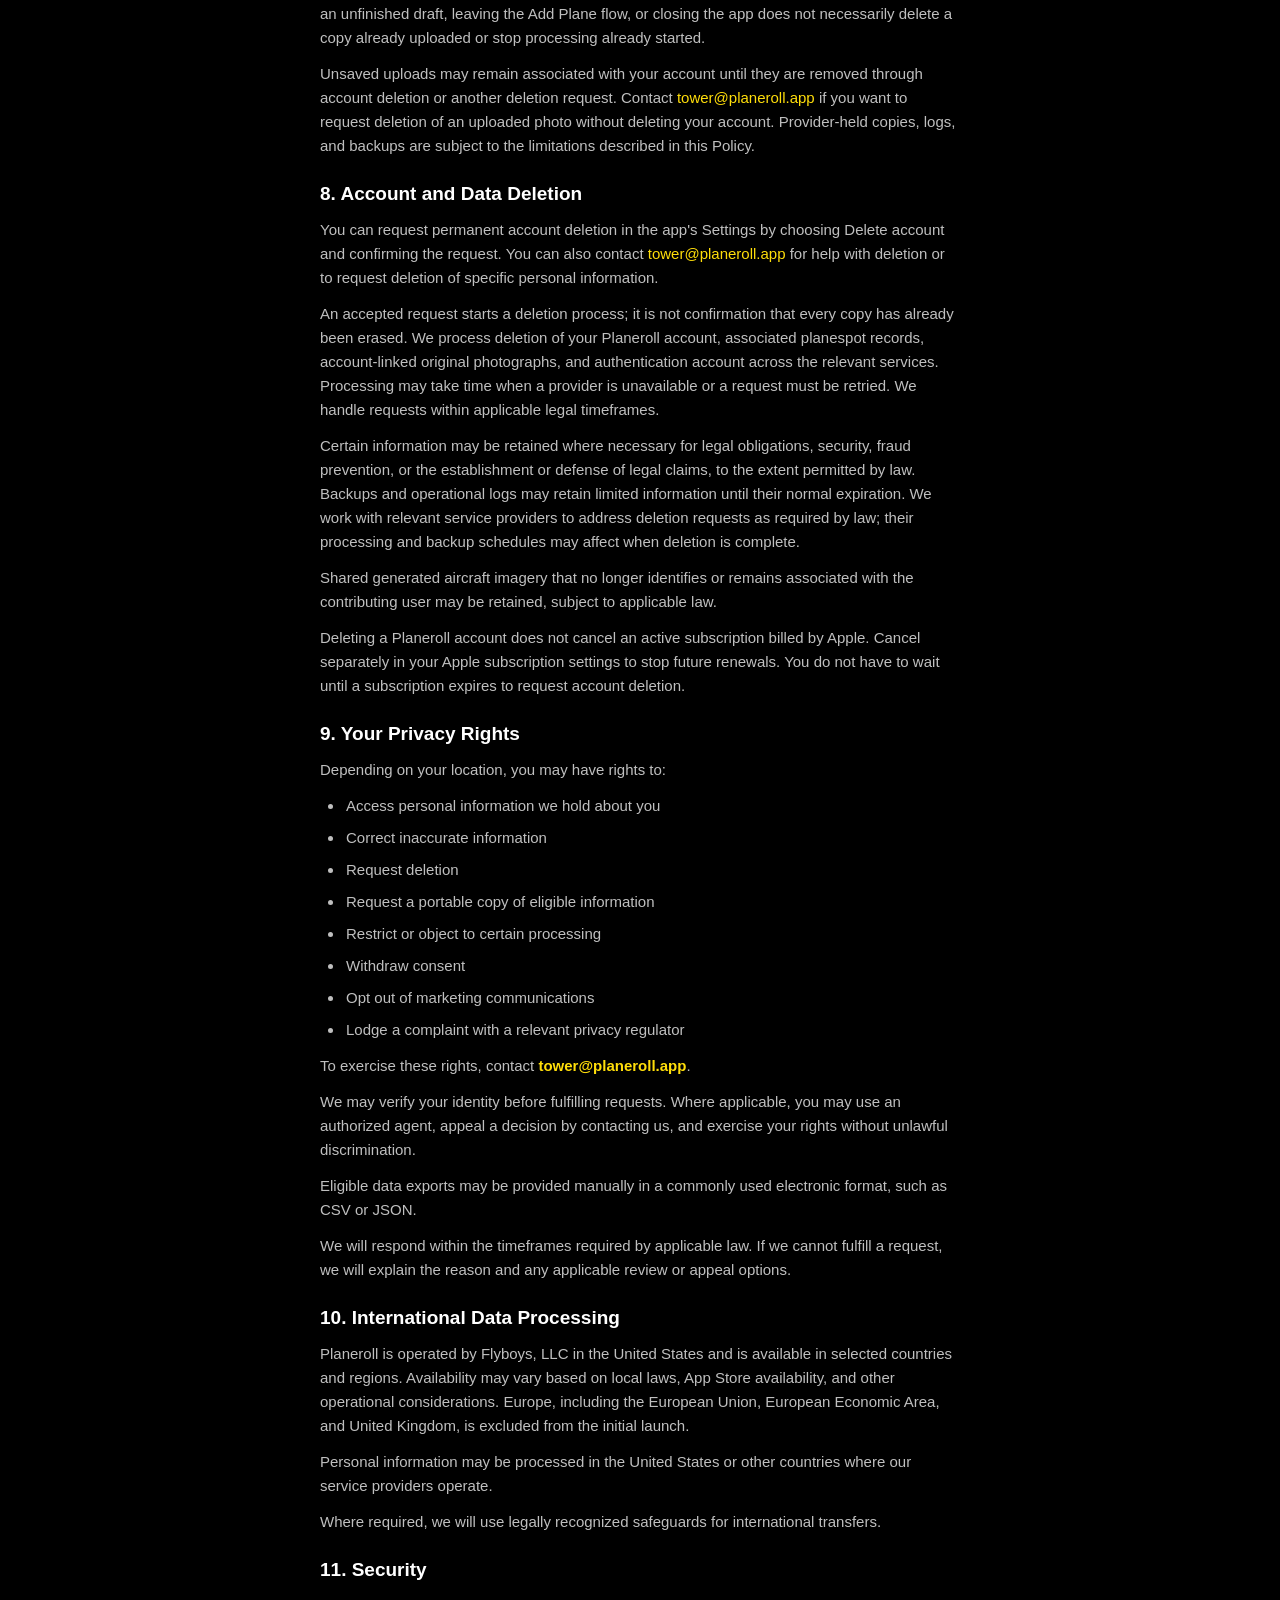
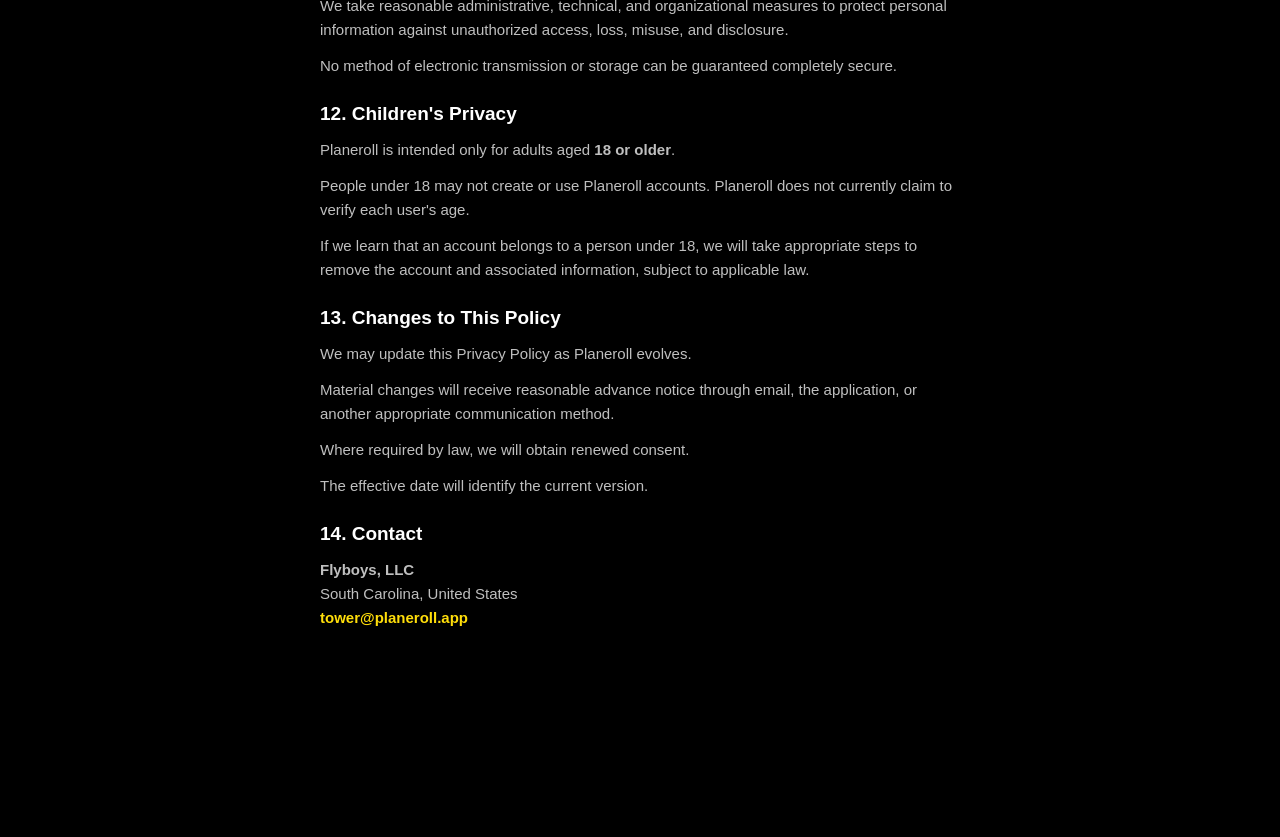
==== commit f4fe2d3c: "Publish November 13 canonical privacy policy and terms" ====
--- a/privacy-policy/index.html
+++ b/privacy-policy/index.html
@@ -22,7 +22,7 @@
     <meta name="twitter:description" content="Learn how Planeroll collects, uses, stores, and protects your information, and how to exercise your privacy rights.">
     <meta name="twitter:image" content="https://planeroll.app/assets/previews/square-brand.png">
     <meta name="twitter:image:alt" content="Planeroll logo on a black background">
-    <link rel="icon" href="/assets/favicon.svg?v=2" type="image/svg+xml">
+    <link rel="icon" href="/assets/favicon.svg?v=3" type="image/svg+xml">
     <link rel="stylesheet" href="/assets/site-footer.css?v=23">
     <link rel="stylesheet" href="/legal/legal.css?v=5">
     <script>document.documentElement.classList.add('js');</script>
@@ -35,6 +35,7 @@
     <main class="legal-page">
       <article class="legal-document" aria-labelledby="legal-title">
         <h1 id="legal-title">Planeroll Privacy Policy</h1>
+        <p><strong>Effective Date:</strong> Nov 13, 2026</p>
         <p><strong>Operator:</strong> Flyboys, LLC<br><strong>Privacy Contact:</strong> <a href="mailto:tower@planeroll.app">tower@planeroll.app</a></p>
         <h2>1. Introduction</h2>
         <p>Flyboys, LLC (“Planeroll,” “we,” “us,” or “our”) operates the Planeroll mobile application, the <a href="https://planeroll.app">planeroll.app</a> website, and related services (collectively, the “Service”).</p>
@@ -50,9 +51,10 @@
           <li>Sign in with Apple information</li>
           <li>Authentication and session information</li>
           <li>Subscription and access status</li>
+          <li>Your AI photo-processing consent choice and the date you accepted it</li>
         </ul>
         <p>Authentication is provided through Clerk and supported identity providers, including Apple. Clerk stores account email information, and Planeroll associates user records with Clerk identifiers.</p>
-        <p>You are not required to provide your real name. Sign in with Apple may provide either an email address or an Apple private relay address.</p>
+        <p>You are not required to provide your real name. An identity provider may supply a name or other profile information you choose to share. Sign in with Apple may provide either an email address or an Apple private relay address.</p>
         <h3>Aircraft Collection Information</h3>
         <p>When you create a planespot, we may collect:</p>
         <ul>
@@ -71,20 +73,25 @@
         <p>Photographs may contain metadata, including location information.</p>
         <p>Uploading photographs is optional. You can manually record aircraft without providing photographs or consenting to optional AI photo processing.</p>
         <h3>Location Information</h3>
-        <p>With your permission, Planeroll may collect location coordinates to associate a sighting with a location or airport.</p>
-        <p>Location may also be obtained from metadata embedded in photographs you choose to upload.</p>
-        <p>Location access is optional, and you can create planespots without granting device-location permission.</p>
+        <p>With your permission, Planeroll may collect your device&#39;s location while you use the app to associate a sighting with a place or nearby airport. Coordinates may be precise, depending on your device settings. Planeroll does not request continuous background location tracking.</p>
+        <p>Location may also be obtained from GPS metadata embedded in photographs you choose to add. Denying device-location permission does not remove location metadata already present in a photograph.</p>
+        <p>We use available coordinates to suggest nearby airports. You may search for and select another airport. The selected airport and the sighting&#39;s coordinates are separate information; choosing another airport does not replace coordinates already collected for that sighting. Coordinates may be saved with your planespot and processed by our hosting and storage providers.</p>
+        <p>Location access is optional. You can record aircraft without granting device-location permission and can change that permission in device settings. If you do not want to submit photo location metadata, remove it before adding the photograph.</p>
         <h3>Subscription Information</h3>
         <p>When you purchase a subscription, we may receive subscription identifiers, entitlement status, purchase and renewal information, and other transaction-related data necessary to provide access.</p>
         <p>Apple processes App Store billing. Qonversion manages subscription and entitlement information.</p>
-        <p>We do not intend to collect or store complete payment-card details directly.</p>
+        <p>Planeroll does not receive or store your complete payment-card details from App Store purchases.</p>
         <h3>Website and Communications</h3>
-        <p>If you subscribe to flight updates through <a href="https://planeroll.app">planeroll.app</a>, we collect your email address for that purpose.</p>
+        <p>If you have signed up to receive Planeroll email updates, we process your email address and signup information to provide the updates you requested.</p>
         <p>If you contact support, we receive the information you voluntarily provide, including your email address and message contents.</p>
-        <p>Newsletter subscriptions are separate from Planeroll accounts.</p>
+        <p>Email-update subscriptions are separate from Planeroll accounts. You can ask us to stop these updates by contacting <a href="mailto:tower@planeroll.app">tower@planeroll.app</a> or using an unsubscribe option provided in a message. Account deletion does not by itself unsubscribe a separate email signup.</p>
         <h3>Technical Information</h3>
-        <p>We and our service providers may process technical information necessary for service operation, security, and troubleshooting, such as IP addresses, request metadata, app or device information, error events, and diagnostic events. Axiom is used for operational logging and observability.</p>
-        <p>Planeroll does not intend to collect behavioral product analytics or use advertising or cross-app behavioral tracking at launch. Operational logging is distinct from behavioral analytics.</p>
+        <p>We and our service providers may process technical information necessary for service operation, security, and troubleshooting, such as IP addresses, request metadata, app or device information, error events, and diagnostic events.</p>
+        <p>Planeroll does not use your aircraft collection or photographs for targeted advertising. Operational diagnostics and subscription reporting help us run and support the Service; they are separate from advertising tracking.</p>
+        <h3>Optional Notifications</h3>
+        <p>If you ask to be notified when aircraft imagery is ready, we process a push notification token, an app-installation identifier, your account and planespot identifiers, and notification request and delivery information. These allow us to send the requested alert to your device, update its delivery address, and handle delivery failures.</p>
+        <p>We use the Expo Push Service and the device platform&#39;s notification service, such as Apple Push Notification service or Google&#39;s Firebase Cloud Messaging, to deliver alerts. These services process the delivery token, notification content, and routing information. Our imagery-ready alerts contain a generic message and a planespot identifier used to open the relevant record; they do not include your uploaded photographs or exact sighting coordinates.</p>
+        <p>Notification permission is optional. You can decline an alert or disable Planeroll notifications in your device settings without losing your saved collection. These controls stop notification display; they do not delete your account or erase previously processed notification records. Notification previews may appear on a lock screen according to your device settings.</p>
         <h2>3. How We Use Information</h2>
         <p>We use personal information to:</p>
         <ul>
@@ -96,7 +103,7 @@
           <li>Associate sightings with dates and locations</li>
           <li>Manage subscriptions and complimentary access</li>
           <li>Provide support and respond to requests</li>
-          <li>Deliver requested email updates</li>
+          <li>Deliver requested imagery-ready notifications and email updates</li>
           <li>Maintain service reliability and security</li>
           <li>Prevent abuse and unauthorized activity</li>
           <li>Comply with legal obligations</li>
@@ -104,10 +111,10 @@
         <p>We process information only for legitimate purposes consistent with this Policy and applicable law.</p>
         <h2>4. Artificial Intelligence and Aircraft Imagery</h2>
         <p>Planeroll uses automated systems and artificial intelligence to assist with aircraft identification and image generation.</p>
-        <p>When you choose to use photo-based AI features, your photographs and relevant aircraft information may be transmitted to and processed by external AI service providers, including Google Gemini and OpenRouter, for aircraft identification or imagery generation.</p>
-        <p>Before submitting photographs for optional third-party AI processing, Planeroll will provide an appropriate disclosure and obtain affirmative permission.</p>
-        <p>Users may decline this processing and continue recording aircraft manually.</p>
-        <p>Third-party providers may retain submitted information under their applicable service terms, configurations, and legal obligations. Deleting a Planeroll account may not automatically erase every copy previously processed by an independent AI provider. Flyboys, LLC remains responsible for its obligations under applicable privacy laws.</p>
+        <p>When you choose to use photo-based AI features, your photographs and relevant aircraft information may be transmitted to and processed by external AI service providers, including OpenRouter and the AI model providers it routes requests to, such as Google Gemini, for aircraft identification or imagery generation.</p>
+        <p>Before submitting photographs for optional third-party AI processing, Planeroll provides a disclosure and asks for your permission. We remember your choice on your account so the app does not ask again for each submission.</p>
+        <p>You may decline and record aircraft manually without submitting photographs. To withdraw an earlier consent choice or request deletion of submitted data, contact <a href="mailto:tower@planeroll.app">tower@planeroll.app</a>. Until your request is handled, do not submit additional photographs if you do not want further AI photo processing. Withdrawal does not undo processing already lawfully performed.</p>
+        <p>AI providers may process and retain submitted information according to the applicable service terms, configuration, and legal requirements. Account deletion does not instantly remove every provider-held copy. We handle deletion requests with relevant providers where required and remain responsible for our obligations under applicable privacy laws. We do not promise that every provider uses the same retention period or data-use settings.</p>
         <p>AI-generated imagery may be inaccurate, incomplete, or visually different from the actual aircraft photographed.</p>
         <h3>Reuse of Generated Imagery</h3>
         <p>Planeroll may use photographs and aircraft information to create reusable aircraft artwork.</p>
@@ -119,21 +126,23 @@
         <p>These may include:</p>
         <ul>
           <li><strong>Clerk:</strong> Account authentication and identity management</li>
-          <li><strong>Apple:</strong> Authentication and App Store purchases</li>
-          <li><strong>Google Gemini:</strong> AI-assisted image generation and processing</li>
-          <li><strong>OpenRouter:</strong> AI model access and processing</li>
-          <li><strong>Axiom:</strong> Operational logging and observability</li>
-          <li><strong>Cloudflare:</strong> Infrastructure and networking services</li>
-          <li><strong>Railway:</strong> Backend and application infrastructure</li>
-          <li><strong>Qonversion:</strong> Subscription and entitlement management</li>
-        </ul>
-        <p>Service providers may process information under their applicable agreements, security practices, and data-handling policies. The provider list may change as the Service evolves.</p>
+          <li><strong>Apple:</strong> Authentication, App Store purchases, and iOS push notification delivery</li>
+          <li><strong>Google Gemini and other model providers accessed through OpenRouter:</strong> AI-assisted identification, image generation, and related processing</li>
+          <li><strong>OpenRouter:</strong> AI model access and routing</li>
+          <li><strong>Cloudflare:</strong> Application infrastructure, photo storage and delivery, networking, and operational diagnostics</li>
+          <li><strong>PlanetScale:</strong> Database hosting</li>
+          <li><strong>Qonversion:</strong> Subscription status, purchase information, and entitlement management</li>
+          <li><strong>Expo:</strong> Push notification routing and delivery</li>
+          <li><strong>Google Firebase Cloud Messaging:</strong> Push notification delivery on supported Android devices</li>
+          <li><strong>Website form and email services:</strong> Processing email signups and requested communications, including Formspree for signups submitted through its forms</li>
+        </ul>
+        <p>We engage service providers to perform the functions described in this Policy and require appropriate safeguards for the information they process on our behalf. Some providers, such as app stores and identity providers, also process information under their own privacy policies. The provider list may change as the Service evolves.</p>
         <p>We may also disclose information where required by law, to protect the security of the Service, or in connection with a lawful business transaction.</p>
-        <p>We do not intend to sell users&#39; personal information or use it for cross-app behavioral advertising.</p>
+        <p>We do not sell your personal information or share it for cross-app behavioral advertising.</p>
         <h3>Original Photo Privacy</h3>
         <p>Original uploaded photographs are intended for the user&#39;s personal collection and associated processing, not public publication.</p>
-        <p>Original-photo URLs are permanent and designed to be unguessable, but they do not require authentication. Anyone who obtains a valid URL may be able to access the photograph.</p>
-        <p>Planeroll does not intentionally expose original-photo URLs to other users or through public API responses. This protection relies on the URLs remaining undisclosed rather than on authenticated access controls. Authorized service providers may access photographs as necessary to provide the Service.</p>
+        <p>Original photographs are delivered through URLs that do not require authentication. Anyone who obtains a valid URL may be able to access the photograph until it is removed or the URL stops working. Do not treat the URL as a password-protected sharing link.</p>
+        <p>Planeroll does not intentionally publish these URLs to other users. This protection relies on the URLs remaining undisclosed rather than on authenticated access controls. Authorized service providers may access photographs as necessary to provide the Service.</p>
         <h2>6. Legal Bases for Processing</h2>
         <p>Where laws such as the GDPR apply, we process personal information under applicable legal bases, including:</p>
         <ul>
@@ -147,16 +156,17 @@
         <p>Planeroll retains inactive accounts and saved aircraft collections indefinitely until the user requests deletion, subject to applicable law.</p>
         <p>We do not automatically delete accounts solely because they have been inactive.</p>
         <p>Saved planespot records and associated original photographs remain available while the account exists, subject to applicable service and legal limitations.</p>
-        <p>Operational records, logs, backups, and information held by third-party providers may follow separate retention schedules where legally permitted.</p>
+        <p>Other records, including consent choices, notification requests and delivery records, support communications, and subscription information, may be retained as needed to provide the requested service, resolve problems or disputes, prevent abuse, and meet legal obligations. Disabling notifications, signing out, or uninstalling the app does not itself erase these records.</p>
+        <p>Retention depends on the information&#39;s purpose, the account&#39;s status, security needs, legal obligations, and applicable provider and backup schedules. Logs and backups may remain after deletion from active systems under the retention criteria above; they are not necessarily erased at the same time.</p>
         <h3>Abandoned Photo Uploads</h3>
-        <p>At launch, when a user confirms Eject or otherwise explicitly abandons the Add Plane flow, Planeroll will immediately initiate deletion of uploaded photographs associated with that unfinished session, including render-reference copies under its control.</p>
-        <p>If the app crashes, is force-quit, or loses connectivity before abandonment can complete, orphaned uploads will be automatically removed after 24 hours.</p>
-        <p>Photographs associated with successfully saved planespots are retained under the normal account and content retention policy. Deletion from independent AI providers or backup systems may follow their applicable policies and schedules.</p>
+        <p>Photos may be uploaded for identification before you save a planespot. Removing a photo from an unfinished draft, leaving the Add Plane flow, or closing the app does not necessarily delete a copy already uploaded or stop processing already started.</p>
+        <p>Unsaved uploads may remain associated with your account until they are removed through account deletion or another deletion request. Contact <a href="mailto:tower@planeroll.app">tower@planeroll.app</a> if you want to request deletion of an uploaded photo without deleting your account. Provider-held copies, logs, and backups are subject to the limitations described in this Policy.</p>
         <h2>8. Account and Data Deletion</h2>
-        <p>You can delete your Planeroll account at any time through the app. Deleting your account removes your account information, planespot records, and original uploaded photographs from Planeroll&#39;s systems.</p>
-        <p>Certain information may be retained where required or permitted by law. Backups and operational logs may retain limited information until their normal expiration where legally permitted. Information previously processed by third-party service providers may remain subject to their applicable retention policies.</p>
+        <p>You can request permanent account deletion in the app&#39;s Settings by choosing Delete account and confirming the request. You can also contact <a href="mailto:tower@planeroll.app">tower@planeroll.app</a> for help with deletion or to request deletion of specific personal information.</p>
+        <p>An accepted request starts a deletion process; it is not confirmation that every copy has already been erased. We process deletion of your Planeroll account, associated planespot records, account-linked original photographs, and authentication account across the relevant services. Processing may take time when a provider is unavailable or a request must be retried. We handle requests within applicable legal timeframes.</p>
+        <p>Certain information may be retained where necessary for legal obligations, security, fraud prevention, or the establishment or defense of legal claims, to the extent permitted by law. Backups and operational logs may retain limited information until their normal expiration. We work with relevant service providers to address deletion requests as required by law; their processing and backup schedules may affect when deletion is complete.</p>
         <p>Shared generated aircraft imagery that no longer identifies or remains associated with the contributing user may be retained, subject to applicable law.</p>
-        <p>Deleting a Planeroll account does not necessarily cancel an active subscription billed by Apple. Users should manage their Apple subscriptions separately.</p>
+        <p>Deleting a Planeroll account does not cancel an active subscription billed by Apple. Cancel separately in your Apple subscription settings to stop future renewals. You do not have to wait until a subscription expires to request account deletion.</p>
         <h2>9. Your Privacy Rights</h2>
         <p>Depending on your location, you may have rights to:</p>
         <ul>
@@ -170,9 +180,9 @@
           <li>Lodge a complaint with a relevant privacy regulator</li>
         </ul>
         <p>To exercise these rights, contact <a href="mailto:tower@planeroll.app"><strong>tower@planeroll.app</strong></a>.</p>
-        <p>We may verify your identity before fulfilling requests.</p>
+        <p>We may verify your identity before fulfilling requests. Where applicable, you may use an authorized agent, appeal a decision by contacting us, and exercise your rights without unlawful discrimination.</p>
         <p>Eligible data exports may be provided manually in a commonly used electronic format, such as CSV or JSON.</p>
-        <p>We will respond within the timeframes required by applicable law.</p>
+        <p>We will respond within the timeframes required by applicable law. If we cannot fulfill a request, we will explain the reason and any applicable review or appeal options.</p>
         <h2>10. International Data Processing</h2>
         <p>Planeroll is operated by Flyboys, LLC in the United States and is available in selected countries and regions. Availability may vary based on local laws, App Store availability, and other operational considerations. Europe, including the European Union, European Economic Area, and United Kingdom, is excluded from the initial launch.</p>
         <p>Personal information may be processed in the United States or other countries where our service providers operate.</p>
